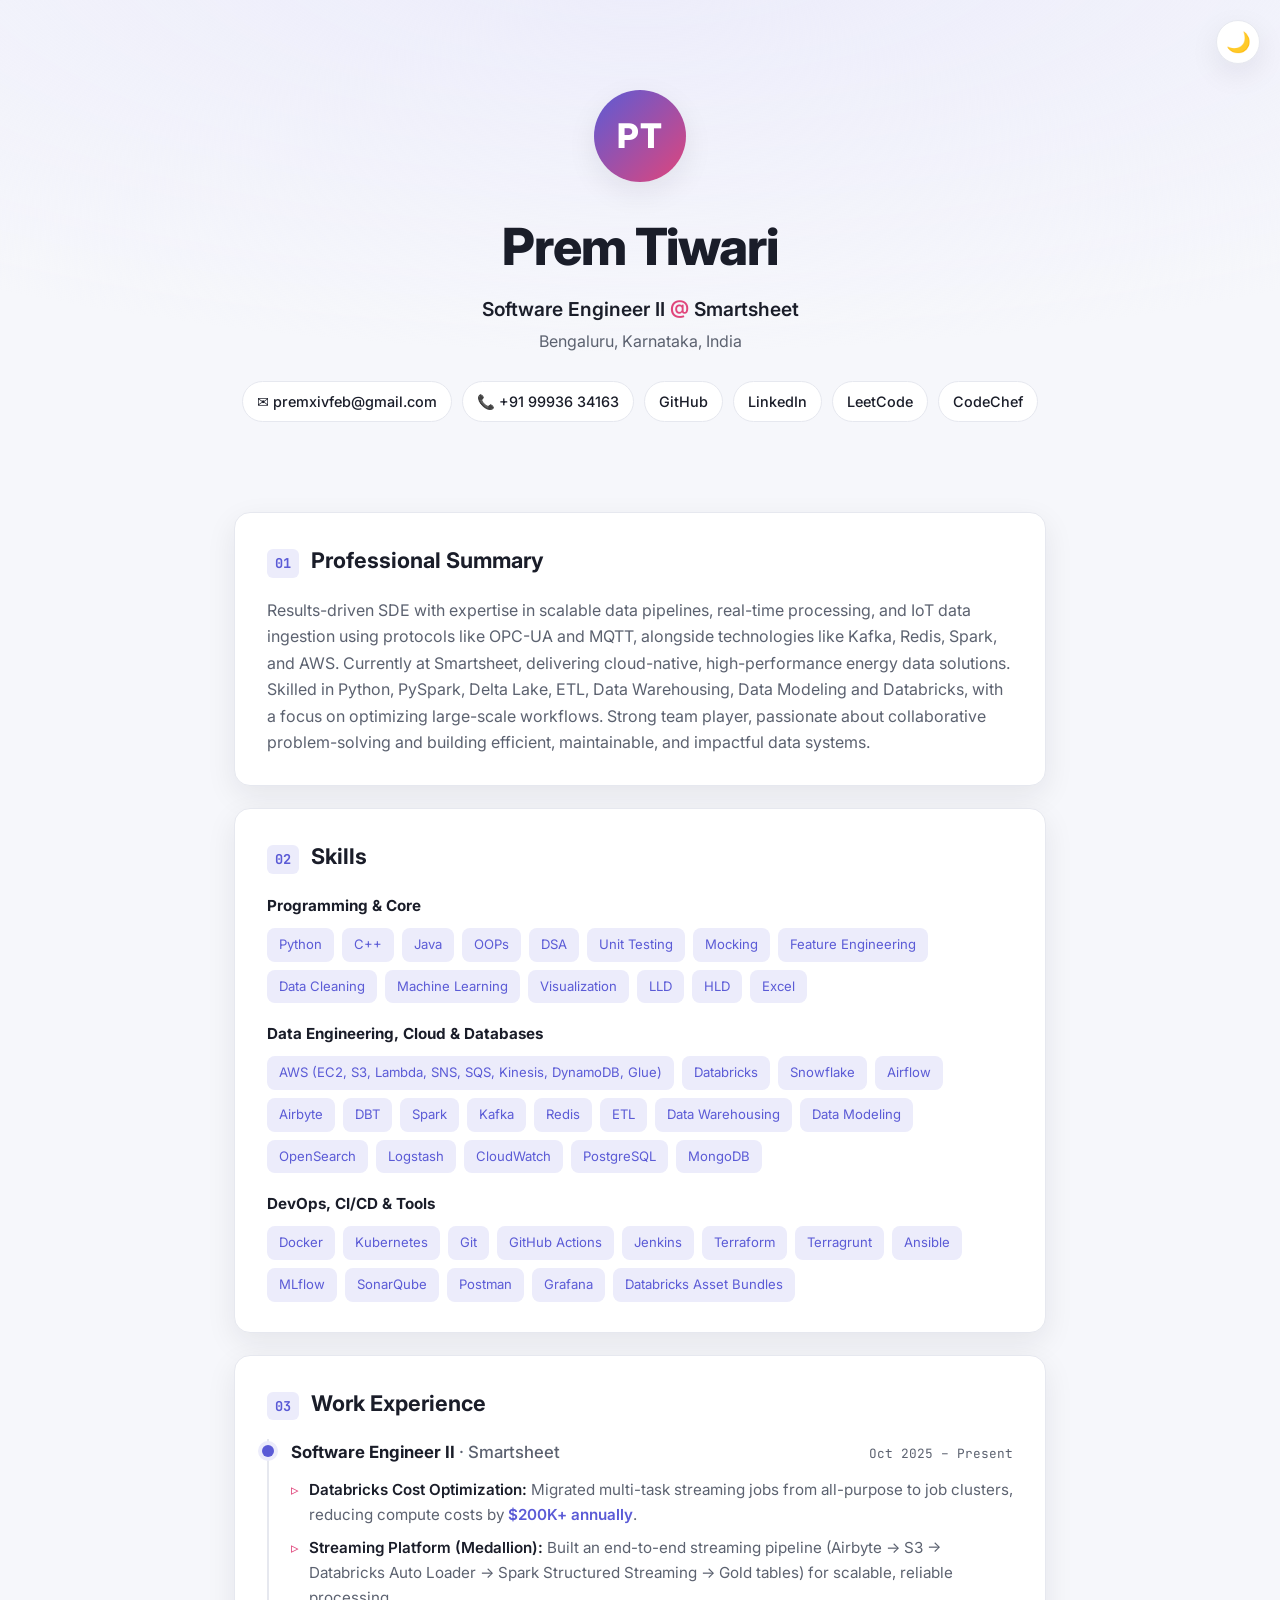
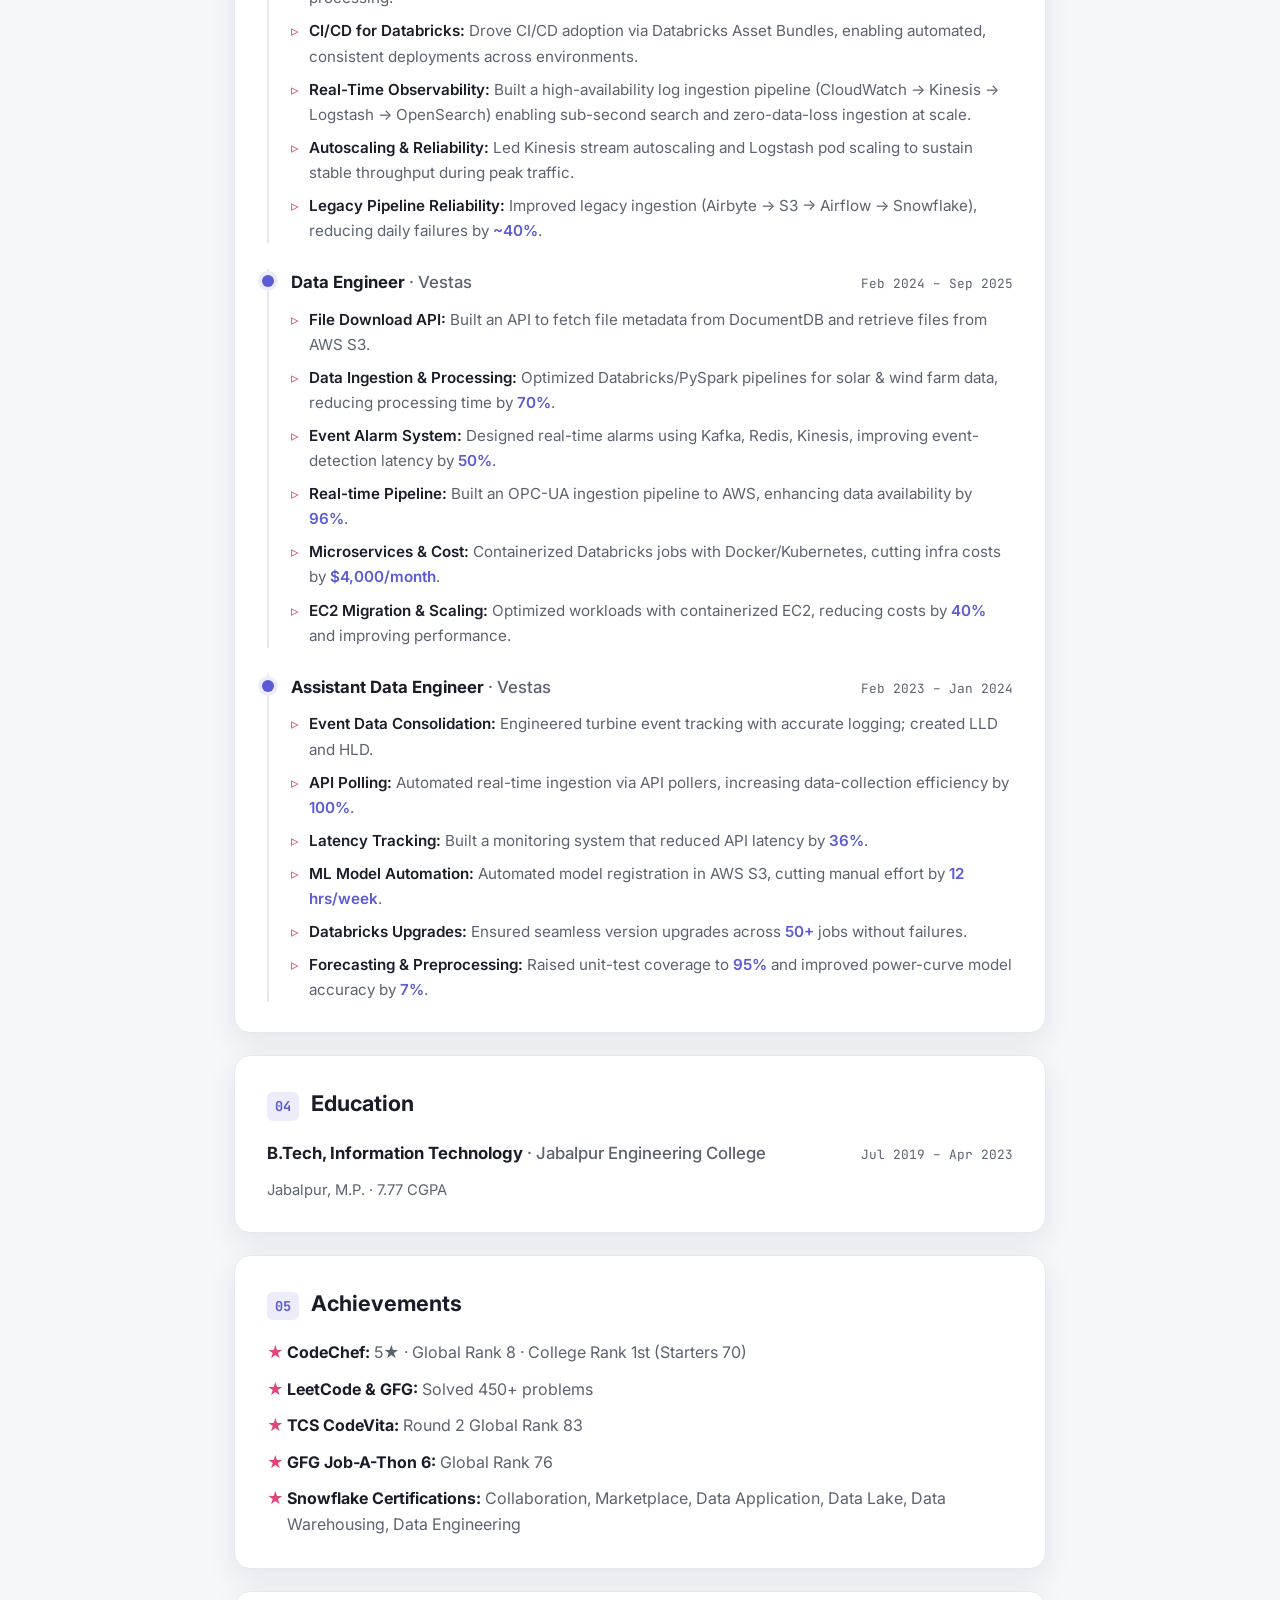
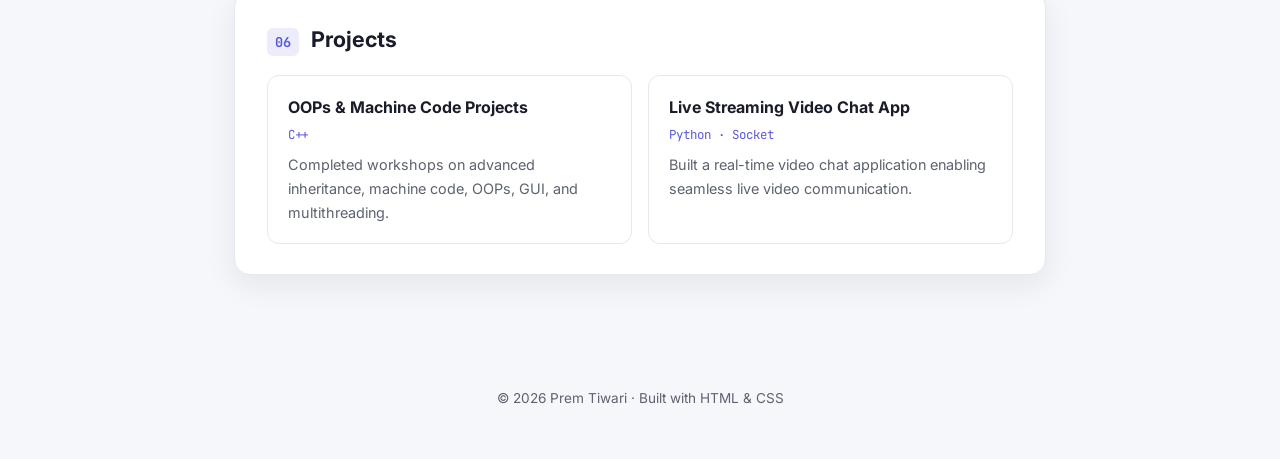
==== index.html @ 4591ec90 "Initial commit: resume website Co-authored-by: Cursor <cursoragent@cursor.com>" ====
<!DOCTYPE html>
<html lang="en">
<head>
  <meta charset="UTF-8" />
  <meta name="viewport" content="width=device-width, initial-scale=1.0" />
  <title>Prem Tiwari — Software Engineer II</title>
  <meta name="description" content="Prem Tiwari — Software Engineer II at Smartsheet. Data pipelines, real-time processing, cloud-native systems." />
  <link rel="preconnect" href="https://fonts.googleapis.com" />
  <link rel="preconnect" href="https://fonts.gstatic.com" crossorigin />
  <link href="https://fonts.googleapis.com/css2?family=Inter:wght@400;500;600;700;800&family=JetBrains+Mono:wght@500&display=swap" rel="stylesheet" />
  <link rel="stylesheet" href="style.css" />
</head>
<body>
  <button id="themeToggle" class="theme-toggle" aria-label="Toggle dark mode">🌙</button>

  <header class="hero">
    <div class="hero-inner">
      <div class="avatar" aria-hidden="true">PT</div>
      <h1>Prem Tiwari</h1>
      <p class="role">Software Engineer II <span class="at">@</span> Smartsheet</p>
      <p class="location">Bengaluru, Karnataka, India</p>

      <div class="contact">
        <a href="mailto:premxivfeb@gmail.com" class="chip">✉️ premxivfeb@gmail.com</a>
        <a href="tel:+919993634163" class="chip">📞 +91 99936 34163</a>
        <a href="https://github.com/premtiwari14f" target="_blank" rel="noopener" class="chip">GitHub</a>
        <a href="#" target="_blank" rel="noopener" class="chip">LinkedIn</a>
        <a href="#" target="_blank" rel="noopener" class="chip">LeetCode</a>
        <a href="#" target="_blank" rel="noopener" class="chip">CodeChef</a>
      </div>
    </div>
  </header>

  <main>
    <section class="section" id="summary">
      <h2><span class="num">01</span> Professional Summary</h2>
      <p class="summary">
        Results-driven SDE with expertise in scalable data pipelines, real-time processing, and IoT
        data ingestion using protocols like OPC-UA and MQTT, alongside technologies like Kafka, Redis,
        Spark, and AWS. Currently at Smartsheet, delivering cloud-native, high-performance energy data
        solutions. Skilled in Python, PySpark, Delta Lake, ETL, Data Warehousing, Data Modeling and
        Databricks, with a focus on optimizing large-scale workflows. Strong team player, passionate
        about collaborative problem-solving and building efficient, maintainable, and impactful data systems.
      </p>
    </section>

    <section class="section" id="skills">
      <h2><span class="num">02</span> Skills</h2>

      <div class="skill-group">
        <h3>Programming &amp; Core</h3>
        <div class="tags">
          <span>Python</span><span>C++</span><span>Java</span><span>OOPs</span><span>DSA</span>
          <span>Unit Testing</span><span>Mocking</span><span>Feature Engineering</span>
          <span>Data Cleaning</span><span>Machine Learning</span><span>Visualization</span>
          <span>LLD</span><span>HLD</span><span>Excel</span>
        </div>
      </div>

      <div class="skill-group">
        <h3>Data Engineering, Cloud &amp; Databases</h3>
        <div class="tags">
          <span>AWS (EC2, S3, Lambda, SNS, SQS, Kinesis, DynamoDB, Glue)</span>
          <span>Databricks</span><span>Snowflake</span><span>Airflow</span><span>Airbyte</span>
          <span>DBT</span><span>Spark</span><span>Kafka</span><span>Redis</span><span>ETL</span>
          <span>Data Warehousing</span><span>Data Modeling</span><span>OpenSearch</span>
          <span>Logstash</span><span>CloudWatch</span><span>PostgreSQL</span><span>MongoDB</span>
        </div>
      </div>

      <div class="skill-group">
        <h3>DevOps, CI/CD &amp; Tools</h3>
        <div class="tags">
          <span>Docker</span><span>Kubernetes</span><span>Git</span><span>GitHub Actions</span>
          <span>Jenkins</span><span>Terraform</span><span>Terragrunt</span><span>Ansible</span>
          <span>MLflow</span><span>SonarQube</span><span>Postman</span><span>Grafana</span>
          <span>Databricks Asset Bundles</span>
        </div>
      </div>
    </section>

    <section class="section" id="experience">
      <h2><span class="num">03</span> Work Experience</h2>

      <div class="timeline">
        <article class="job">
          <div class="job-head">
            <h3>Software Engineer II <span class="company">· Smartsheet</span></h3>
            <span class="period">Oct 2025 – Present</span>
          </div>
          <ul>
            <li><strong>Databricks Cost Optimization:</strong> Migrated multi-task streaming jobs from all-purpose to job clusters, reducing compute costs by <em>$200K+ annually</em>.</li>
            <li><strong>Streaming Platform (Medallion):</strong> Built an end-to-end streaming pipeline (Airbyte → S3 → Databricks Auto Loader → Spark Structured Streaming → Gold tables) for scalable, reliable processing.</li>
            <li><strong>CI/CD for Databricks:</strong> Drove CI/CD adoption via Databricks Asset Bundles, enabling automated, consistent deployments across environments.</li>
            <li><strong>Real-Time Observability:</strong> Built a high-availability log ingestion pipeline (CloudWatch → Kinesis → Logstash → OpenSearch) enabling sub-second search and zero-data-loss ingestion at scale.</li>
            <li><strong>Autoscaling &amp; Reliability:</strong> Led Kinesis stream autoscaling and Logstash pod scaling to sustain stable throughput during peak traffic.</li>
            <li><strong>Legacy Pipeline Reliability:</strong> Improved legacy ingestion (Airbyte → S3 → Airflow → Snowflake), reducing daily failures by <em>~40%</em>.</li>
          </ul>
        </article>

        <article class="job">
          <div class="job-head">
            <h3>Data Engineer <span class="company">· Vestas</span></h3>
            <span class="period">Feb 2024 – Sep 2025</span>
          </div>
          <ul>
            <li><strong>File Download API:</strong> Built an API to fetch file metadata from DocumentDB and retrieve files from AWS S3.</li>
            <li><strong>Data Ingestion &amp; Processing:</strong> Optimized Databricks/PySpark pipelines for solar &amp; wind farm data, reducing processing time by <em>70%</em>.</li>
            <li><strong>Event Alarm System:</strong> Designed real-time alarms using Kafka, Redis, Kinesis, improving event-detection latency by <em>50%</em>.</li>
            <li><strong>Real-time Pipeline:</strong> Built an OPC-UA ingestion pipeline to AWS, enhancing data availability by <em>96%</em>.</li>
            <li><strong>Microservices &amp; Cost:</strong> Containerized Databricks jobs with Docker/Kubernetes, cutting infra costs by <em>$4,000/month</em>.</li>
            <li><strong>EC2 Migration &amp; Scaling:</strong> Optimized workloads with containerized EC2, reducing costs by <em>40%</em> and improving performance.</li>
          </ul>
        </article>

        <article class="job">
          <div class="job-head">
            <h3>Assistant Data Engineer <span class="company">· Vestas</span></h3>
            <span class="period">Feb 2023 – Jan 2024</span>
          </div>
          <ul>
            <li><strong>Event Data Consolidation:</strong> Engineered turbine event tracking with accurate logging; created LLD and HLD.</li>
            <li><strong>API Polling:</strong> Automated real-time ingestion via API pollers, increasing data-collection efficiency by <em>100%</em>.</li>
            <li><strong>Latency Tracking:</strong> Built a monitoring system that reduced API latency by <em>36%</em>.</li>
            <li><strong>ML Model Automation:</strong> Automated model registration in AWS S3, cutting manual effort by <em>12 hrs/week</em>.</li>
            <li><strong>Databricks Upgrades:</strong> Ensured seamless version upgrades across <em>50+</em> jobs without failures.</li>
            <li><strong>Forecasting &amp; Preprocessing:</strong> Raised unit-test coverage to <em>95%</em> and improved power-curve model accuracy by <em>7%</em>.</li>
          </ul>
        </article>
      </div>
    </section>

    <section class="section" id="education">
      <h2><span class="num">04</span> Education</h2>
      <div class="job-head">
        <h3>B.Tech, Information Technology <span class="company">· Jabalpur Engineering College</span></h3>
        <span class="period">Jul 2019 – Apr 2023</span>
      </div>
      <p class="muted">Jabalpur, M.P. · 7.77 CGPA</p>
    </section>

    <section class="section" id="achievements">
      <h2><span class="num">05</span> Achievements</h2>
      <ul class="achievements">
        <li><strong>CodeChef:</strong> 5★ · Global Rank 8 · College Rank 1st (Starters 70)</li>
        <li><strong>LeetCode &amp; GFG:</strong> Solved 450+ problems</li>
        <li><strong>TCS CodeVita:</strong> Round 2 Global Rank 83</li>
        <li><strong>GFG Job-A-Thon 6:</strong> Global Rank 76</li>
        <li><strong>Snowflake Certifications:</strong> Collaboration, Marketplace, Data Application, Data Lake, Data Warehousing, Data Engineering</li>
      </ul>
    </section>

    <section class="section" id="projects">
      <h2><span class="num">06</span> Projects</h2>
      <div class="cards">
        <article class="card">
          <h3>OOPs &amp; Machine Code Projects</h3>
          <p class="stack">C++</p>
          <p>Completed workshops on advanced inheritance, machine code, OOPs, GUI, and multithreading.</p>
        </article>
        <article class="card">
          <h3>Live Streaming Video Chat App</h3>
          <p class="stack">Python · Socket</p>
          <p>Built a real-time video chat application enabling seamless live video communication.</p>
        </article>
      </div>
    </section>
  </main>

  <footer>
    <p>© <span id="year"></span> Prem Tiwari · Built with HTML &amp; CSS</p>
  </footer>

  <script src="script.js"></script>
</body>
</html>
---- style.css ----
:root {
  --bg: #f6f7fb;
  --surface: #ffffff;
  --text: #1a1d29;
  --muted: #5c6270;
  --primary: #5b5bd6;
  --primary-soft: #ececfb;
  --accent: #e0457b;
  --border: #e6e8ef;
  --shadow: 0 10px 30px rgba(20, 23, 40, 0.08);
  --radius: 16px;
}

[data-theme="dark"] {
  --bg: #0e1016;
  --surface: #171a22;
  --text: #e8eaf0;
  --muted: #9aa1b2;
  --primary: #8b8bf0;
  --primary-soft: #23233a;
  --accent: #f0709e;
  --border: #262a36;
  --shadow: 0 10px 30px rgba(0, 0, 0, 0.35);
}

* { box-sizing: border-box; margin: 0; padding: 0; }

html { scroll-behavior: smooth; }

body {
  font-family: "Inter", system-ui, -apple-system, sans-serif;
  background: var(--bg);
  color: var(--text);
  line-height: 1.65;
  -webkit-font-smoothing: antialiased;
  transition: background 0.3s ease, color 0.3s ease;
}

/* Theme toggle */
.theme-toggle {
  position: fixed;
  top: 20px;
  right: 20px;
  z-index: 50;
  width: 44px;
  height: 44px;
  border-radius: 50%;
  border: 1px solid var(--border);
  background: var(--surface);
  color: var(--text);
  font-size: 20px;
  cursor: pointer;
  box-shadow: var(--shadow);
  transition: transform 0.2s ease;
}
.theme-toggle:hover { transform: scale(1.1) rotate(-10deg); }

/* Hero */
.hero {
  background:
    radial-gradient(1200px 400px at 50% -10%, var(--primary-soft), transparent),
    var(--bg);
  padding: 90px 24px 60px;
  text-align: center;
}
.hero-inner { max-width: 820px; margin: 0 auto; }

.avatar {
  width: 92px; height: 92px;
  margin: 0 auto 22px;
  display: grid; place-items: center;
  border-radius: 50%;
  background: linear-gradient(135deg, var(--primary), var(--accent));
  color: #fff;
  font-weight: 800;
  font-size: 34px;
  letter-spacing: 1px;
  box-shadow: var(--shadow);
}

.hero h1 {
  font-size: clamp(2.2rem, 5vw, 3.2rem);
  font-weight: 800;
  letter-spacing: -0.02em;
}
.role { font-size: 1.2rem; font-weight: 600; margin-top: 6px; }
.role .at { color: var(--accent); }
.location { color: var(--muted); margin-top: 2px; }

.contact {
  margin-top: 26px;
  display: flex;
  flex-wrap: wrap;
  gap: 10px;
  justify-content: center;
}
.chip {
  display: inline-flex;
  align-items: center;
  gap: 6px;
  padding: 8px 14px;
  border-radius: 999px;
  background: var(--surface);
  border: 1px solid var(--border);
  color: var(--text);
  text-decoration: none;
  font-size: 0.9rem;
  font-weight: 500;
  transition: transform 0.15s ease, border-color 0.15s ease, color 0.15s ease;
}
.chip:hover { transform: translateY(-2px); border-color: var(--primary); color: var(--primary); }

/* Main layout */
main { max-width: 860px; margin: 0 auto; padding: 30px 24px 60px; }

.section {
  background: var(--surface);
  border: 1px solid var(--border);
  border-radius: var(--radius);
  padding: 30px 32px;
  margin-bottom: 22px;
  box-shadow: var(--shadow);
}

.section h2 {
  font-size: 1.35rem;
  font-weight: 700;
  margin-bottom: 18px;
  display: flex;
  align-items: baseline;
  gap: 12px;
}
.num {
  font-family: "JetBrains Mono", monospace;
  font-size: 0.85rem;
  color: var(--primary);
  background: var(--primary-soft);
  padding: 3px 8px;
  border-radius: 6px;
}

.summary { color: var(--muted); }

/* Skills */
.skill-group { margin-bottom: 18px; }
.skill-group:last-child { margin-bottom: 0; }
.skill-group h3 { font-size: 0.95rem; margin-bottom: 10px; color: var(--text); }
.tags { display: flex; flex-wrap: wrap; gap: 8px; }
.tags span {
  font-size: 0.82rem;
  padding: 5px 11px;
  border-radius: 8px;
  background: var(--primary-soft);
  color: var(--primary);
  border: 1px solid transparent;
  transition: transform 0.15s ease;
}
.tags span:hover { transform: translateY(-2px); }

/* Experience */
.timeline { display: flex; flex-direction: column; gap: 26px; }
.job {
  position: relative;
  padding-left: 22px;
  border-left: 2px solid var(--border);
}
.job::before {
  content: "";
  position: absolute;
  left: -7px; top: 6px;
  width: 12px; height: 12px;
  border-radius: 50%;
  background: var(--primary);
  box-shadow: 0 0 0 4px var(--primary-soft);
}
.job-head {
  display: flex;
  flex-wrap: wrap;
  justify-content: space-between;
  align-items: baseline;
  gap: 6px;
  margin-bottom: 10px;
}
.job-head h3 { font-size: 1.05rem; font-weight: 700; }
.company { color: var(--muted); font-weight: 500; }
.period {
  font-family: "JetBrains Mono", monospace;
  font-size: 0.8rem;
  color: var(--muted);
  white-space: nowrap;
}
.job ul { list-style: none; display: flex; flex-direction: column; gap: 8px; }
.job li { position: relative; padding-left: 18px; color: var(--muted); font-size: 0.95rem; }
.job li::before {
  content: "▹";
  position: absolute;
  left: 0;
  color: var(--accent);
}
.job li strong { color: var(--text); font-weight: 600; }
.job li em { color: var(--primary); font-style: normal; font-weight: 600; }

/* Education / misc */
.muted { color: var(--muted); font-size: 0.92rem; margin-top: 4px; }

.achievements { list-style: none; display: flex; flex-direction: column; gap: 10px; }
.achievements li { padding-left: 20px; position: relative; color: var(--muted); }
.achievements li::before { content: "★"; position: absolute; left: 0; color: var(--accent); }
.achievements li strong { color: var(--text); }

/* Projects */
.cards { display: grid; grid-template-columns: repeat(auto-fit, minmax(240px, 1fr)); gap: 16px; }
.card {
  border: 1px solid var(--border);
  border-radius: 12px;
  padding: 18px 20px;
  transition: transform 0.18s ease, border-color 0.18s ease;
}
.card:hover { transform: translateY(-4px); border-color: var(--primary); }
.card h3 { font-size: 1rem; margin-bottom: 4px; }
.card .stack {
  font-family: "JetBrains Mono", monospace;
  font-size: 0.78rem;
  color: var(--primary);
  margin-bottom: 8px;
}
.card p:last-child { color: var(--muted); font-size: 0.9rem; }

footer {
  text-align: center;
  padding: 30px 20px 50px;
  color: var(--muted);
  font-size: 0.85rem;
}

@media (max-width: 560px) {
  .section { padding: 24px 20px; }
  .hero { padding: 70px 20px 50px; }
}
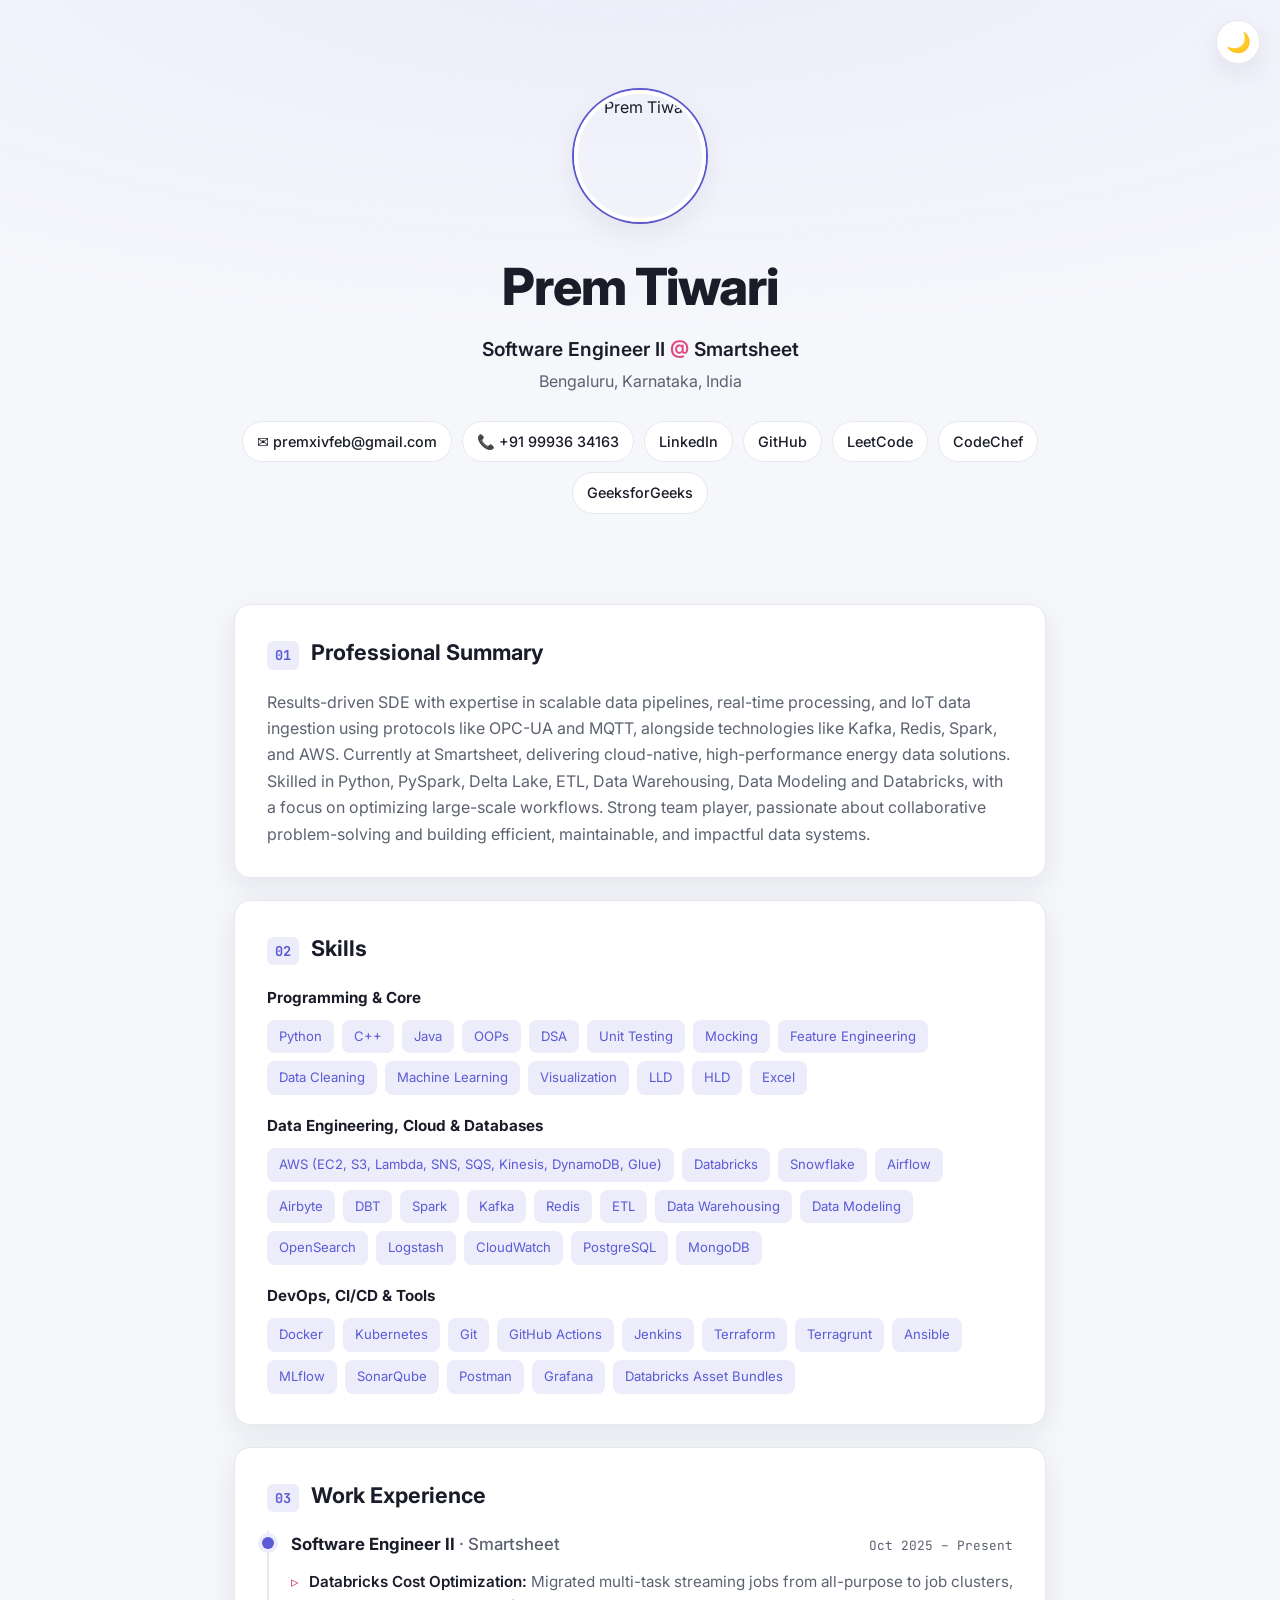
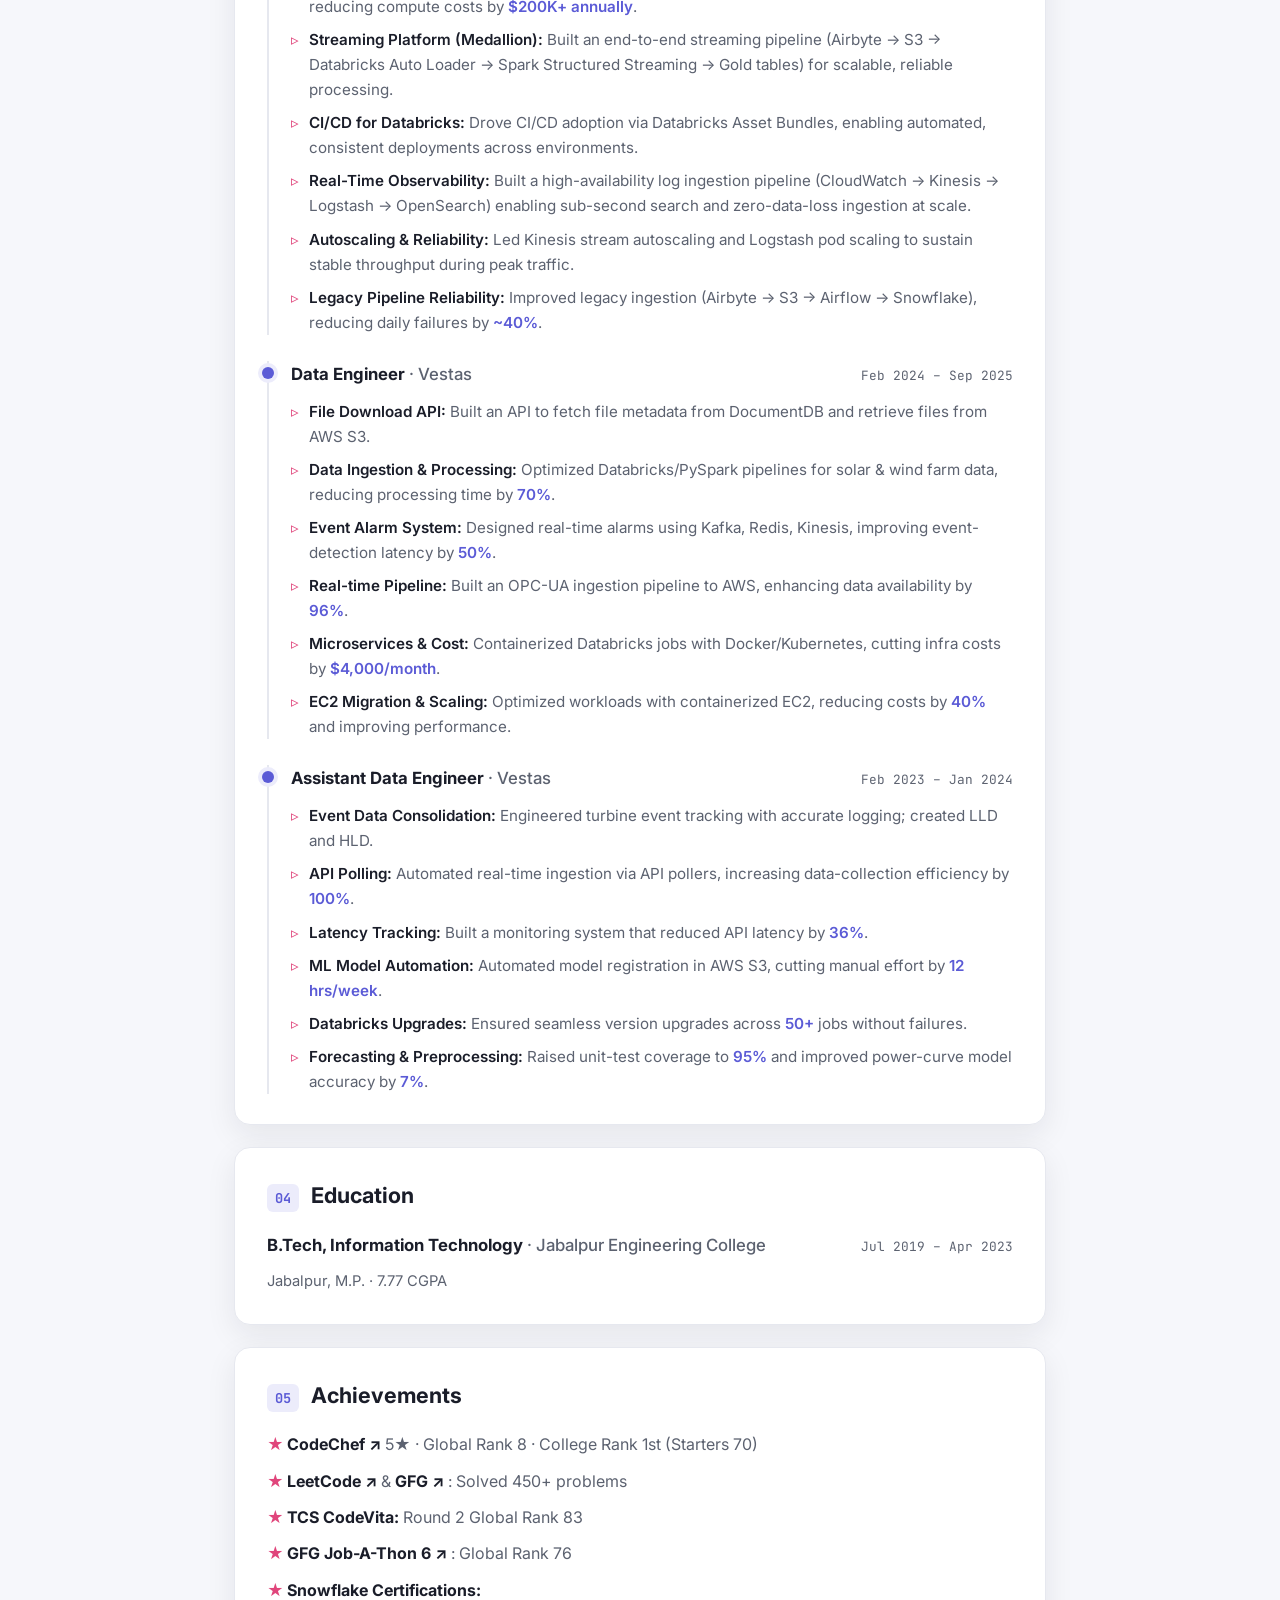
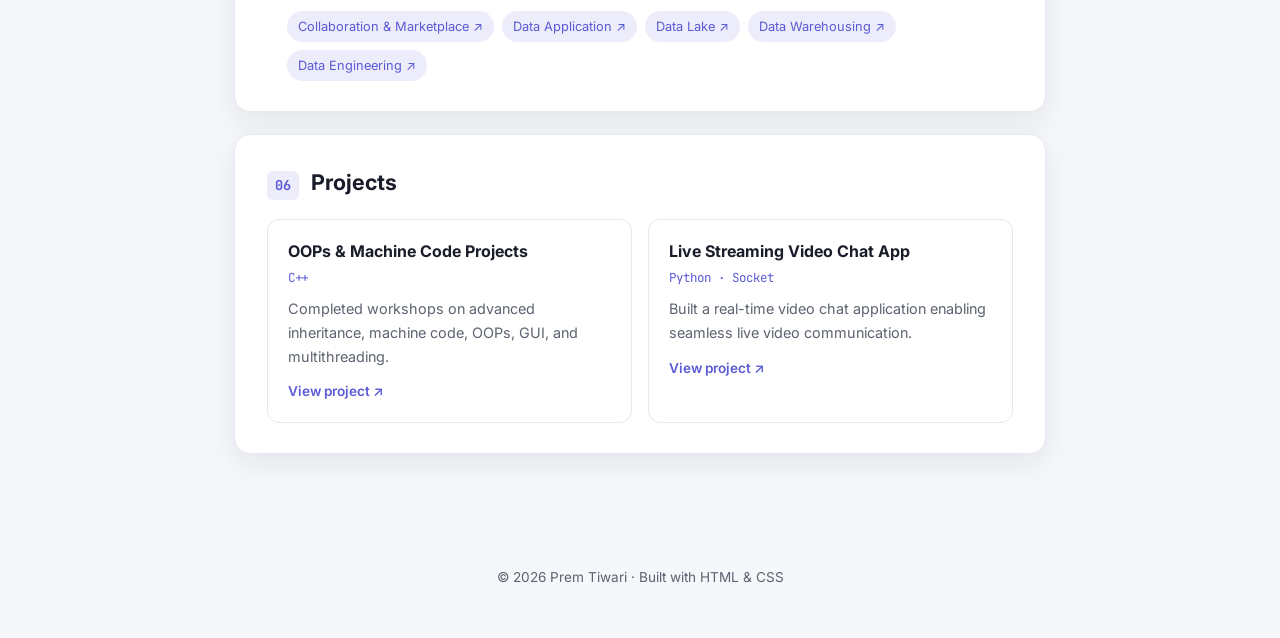
==== commit 4f4140d1: "Enhance index.html and style.css with new links and styling for achievements and projects. Added Lin" ====
--- a/index.html
+++ b/index.html
@@ -15,7 +15,7 @@
 
   <header class="hero">
     <div class="hero-inner">
-      <div class="avatar" aria-hidden="true">PT</div>
+      <img class="avatar-photo" src="profile.png" alt="Prem Tiwari" />
       <h1>Prem Tiwari</h1>
       <p class="role">Software Engineer II <span class="at">@</span> Smartsheet</p>
       <p class="location">Bengaluru, Karnataka, India</p>
@@ -23,10 +23,11 @@
       <div class="contact">
         <a href="mailto:premxivfeb@gmail.com" class="chip">✉️ premxivfeb@gmail.com</a>
         <a href="tel:+919993634163" class="chip">📞 +91 99936 34163</a>
+        <a href="https://www.linkedin.com/in/premtiwari14f/" target="_blank" rel="noopener" class="chip">LinkedIn</a>
         <a href="https://github.com/premtiwari14f" target="_blank" rel="noopener" class="chip">GitHub</a>
-        <a href="#" target="_blank" rel="noopener" class="chip">LinkedIn</a>
-        <a href="#" target="_blank" rel="noopener" class="chip">LeetCode</a>
-        <a href="#" target="_blank" rel="noopener" class="chip">CodeChef</a>
+        <a href="https://leetcode.com/u/prem14f/" target="_blank" rel="noopener" class="chip">LeetCode</a>
+        <a href="https://www.codechef.com/users/premtiwari14f" target="_blank" rel="noopener" class="chip">CodeChef</a>
+        <a href="https://www.geeksforgeeks.org/user/premlkt123/" target="_blank" rel="noopener" class="chip">GeeksforGeeks</a>
       </div>
     </div>
   </header>
@@ -142,11 +143,19 @@
     <section class="section" id="achievements">
       <h2><span class="num">05</span> Achievements</h2>
       <ul class="achievements">
-        <li><strong>CodeChef:</strong> 5★ · Global Rank 8 · College Rank 1st (Starters 70)</li>
-        <li><strong>LeetCode &amp; GFG:</strong> Solved 450+ problems</li>
+        <li><a class="ach-link" href="https://www.codechef.com/users/premtiwari14f" target="_blank" rel="noopener"><strong>CodeChef ↗</strong></a> 5★ · Global Rank 8 · College Rank 1st (Starters 70)</li>
+        <li><a class="ach-link" href="https://leetcode.com/u/prem14f/" target="_blank" rel="noopener"><strong>LeetCode ↗</strong></a> &amp; <a class="ach-link" href="https://www.geeksforgeeks.org/user/premlkt123/" target="_blank" rel="noopener"><strong>GFG ↗</strong></a> : Solved 450+ problems</li>
         <li><strong>TCS CodeVita:</strong> Round 2 Global Rank 83</li>
-        <li><strong>GFG Job-A-Thon 6:</strong> Global Rank 76</li>
-        <li><strong>Snowflake Certifications:</strong> Collaboration, Marketplace, Data Application, Data Lake, Data Warehousing, Data Engineering</li>
+        <li><a class="ach-link" href="https://www.geeksforgeeks.org/user/premlkt123/" target="_blank" rel="noopener"><strong>GFG Job-A-Thon 6 ↗</strong></a> : Global Rank 76</li>
+        <li><strong>Snowflake Certifications:</strong>
+          <span class="cert-links">
+            <a href="https://achieve.snowflake.com/23ab3a8b-5385-4381-ab8c-739de471c51a#acc.8QrqWa4d" target="_blank" rel="noopener">Collaboration &amp; Marketplace ↗</a>
+            <a href="https://achieve.snowflake.com/2c4ed677-e18a-403d-9496-b221733350d4#acc.kE2SePz9" target="_blank" rel="noopener">Data Application ↗</a>
+            <a href="https://achieve.snowflake.com/67aa6a4b-f3d9-4886-a0e3-14d053d1676d#acc.KMYrqgw4" target="_blank" rel="noopener">Data Lake ↗</a>
+            <a href="https://achieve.snowflake.com/810f2bc5-b9cb-42fa-8d0e-07bd6bc1b5c5#acc.BLj75CGm" target="_blank" rel="noopener">Data Warehousing ↗</a>
+            <a href="https://achieve.snowflake.com/c47f8edf-21a6-48f8-be7a-835d4eb55972#acc.sAkRndZB" target="_blank" rel="noopener">Data Engineering ↗</a>
+          </span>
+        </li>
       </ul>
     </section>
 
@@ -157,11 +166,13 @@
           <h3>OOPs &amp; Machine Code Projects</h3>
           <p class="stack">C++</p>
           <p>Completed workshops on advanced inheritance, machine code, OOPs, GUI, and multithreading.</p>
+          <a class="card-link" href="https://drive.google.com/file/d/14MqRZaM0MDjgBrjLulz52H-pFFLaEYYh/view?usp=sharing" target="_blank" rel="noopener">View project ↗</a>
         </article>
         <article class="card">
           <h3>Live Streaming Video Chat App</h3>
           <p class="stack">Python · Socket</p>
           <p>Built a real-time video chat application enabling seamless live video communication.</p>
+          <a class="card-link" href="https://drive.google.com/file/d/1IbciAmqz7Y8NESAfF_hLhXyEHzW9FNl_/view?usp=sharing" target="_blank" rel="noopener">View project ↗</a>
         </article>
       </div>
     </section>
--- a/style.css
+++ b/style.css
@@ -78,6 +78,17 @@
   box-shadow: var(--shadow);
 }
 
+.avatar-photo {
+  width: 132px;
+  height: 132px;
+  margin: 0 auto 22px;
+  display: block;
+  object-fit: cover;
+  border-radius: 50%;
+  border: 4px solid var(--surface);
+  box-shadow: var(--shadow), 0 0 0 2px var(--primary);
+}
+
 .hero h1 {
   font-size: clamp(2.2rem, 5vw, 3.2rem);
   font-weight: 800;
@@ -207,6 +218,9 @@
 .achievements li { padding-left: 20px; position: relative; color: var(--muted); }
 .achievements li::before { content: "★"; position: absolute; left: 0; color: var(--accent); }
 .achievements li strong { color: var(--text); }
+.ach-link { text-decoration: none; color: var(--primary); }
+.ach-link strong { color: var(--primary); }
+.ach-link:hover strong { text-decoration: underline; }
 
 /* Projects */
 .cards { display: grid; grid-template-columns: repeat(auto-fit, minmax(240px, 1fr)); gap: 16px; }
@@ -224,7 +238,36 @@
   color: var(--primary);
   margin-bottom: 8px;
 }
-.card p:last-child { color: var(--muted); font-size: 0.9rem; }
+.card p { color: var(--muted); font-size: 0.9rem; }
+
+.card-link {
+  display: inline-block;
+  margin-top: 12px;
+  font-size: 0.85rem;
+  font-weight: 600;
+  color: var(--primary);
+  text-decoration: none;
+}
+.card-link:hover { text-decoration: underline; }
+
+/* Certification links */
+.cert-links {
+  display: flex;
+  flex-wrap: wrap;
+  gap: 8px;
+  margin-top: 8px;
+}
+.cert-links a {
+  font-size: 0.8rem;
+  padding: 4px 10px;
+  border-radius: 999px;
+  background: var(--primary-soft);
+  color: var(--primary);
+  text-decoration: none;
+  border: 1px solid transparent;
+  transition: transform 0.15s ease, border-color 0.15s ease;
+}
+.cert-links a:hover { transform: translateY(-2px); border-color: var(--primary); }
 
 footer {
   text-align: center;
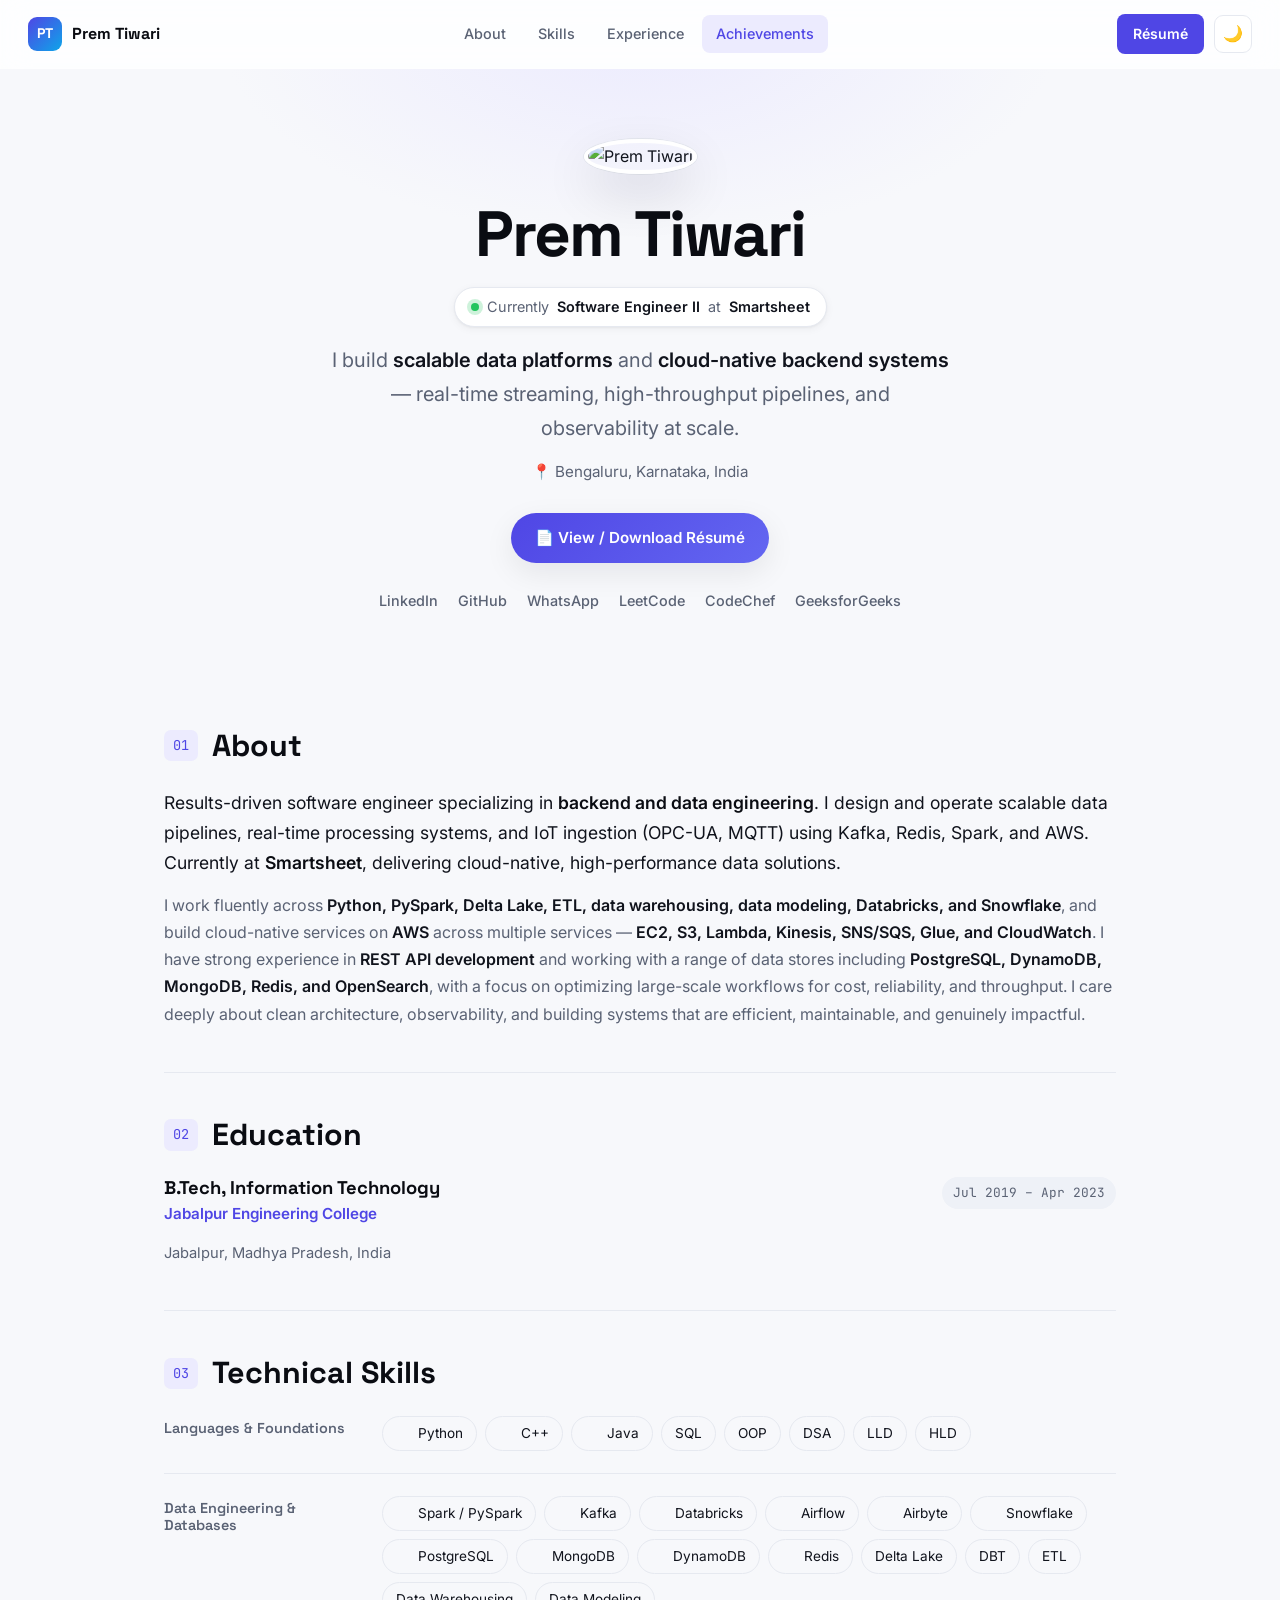
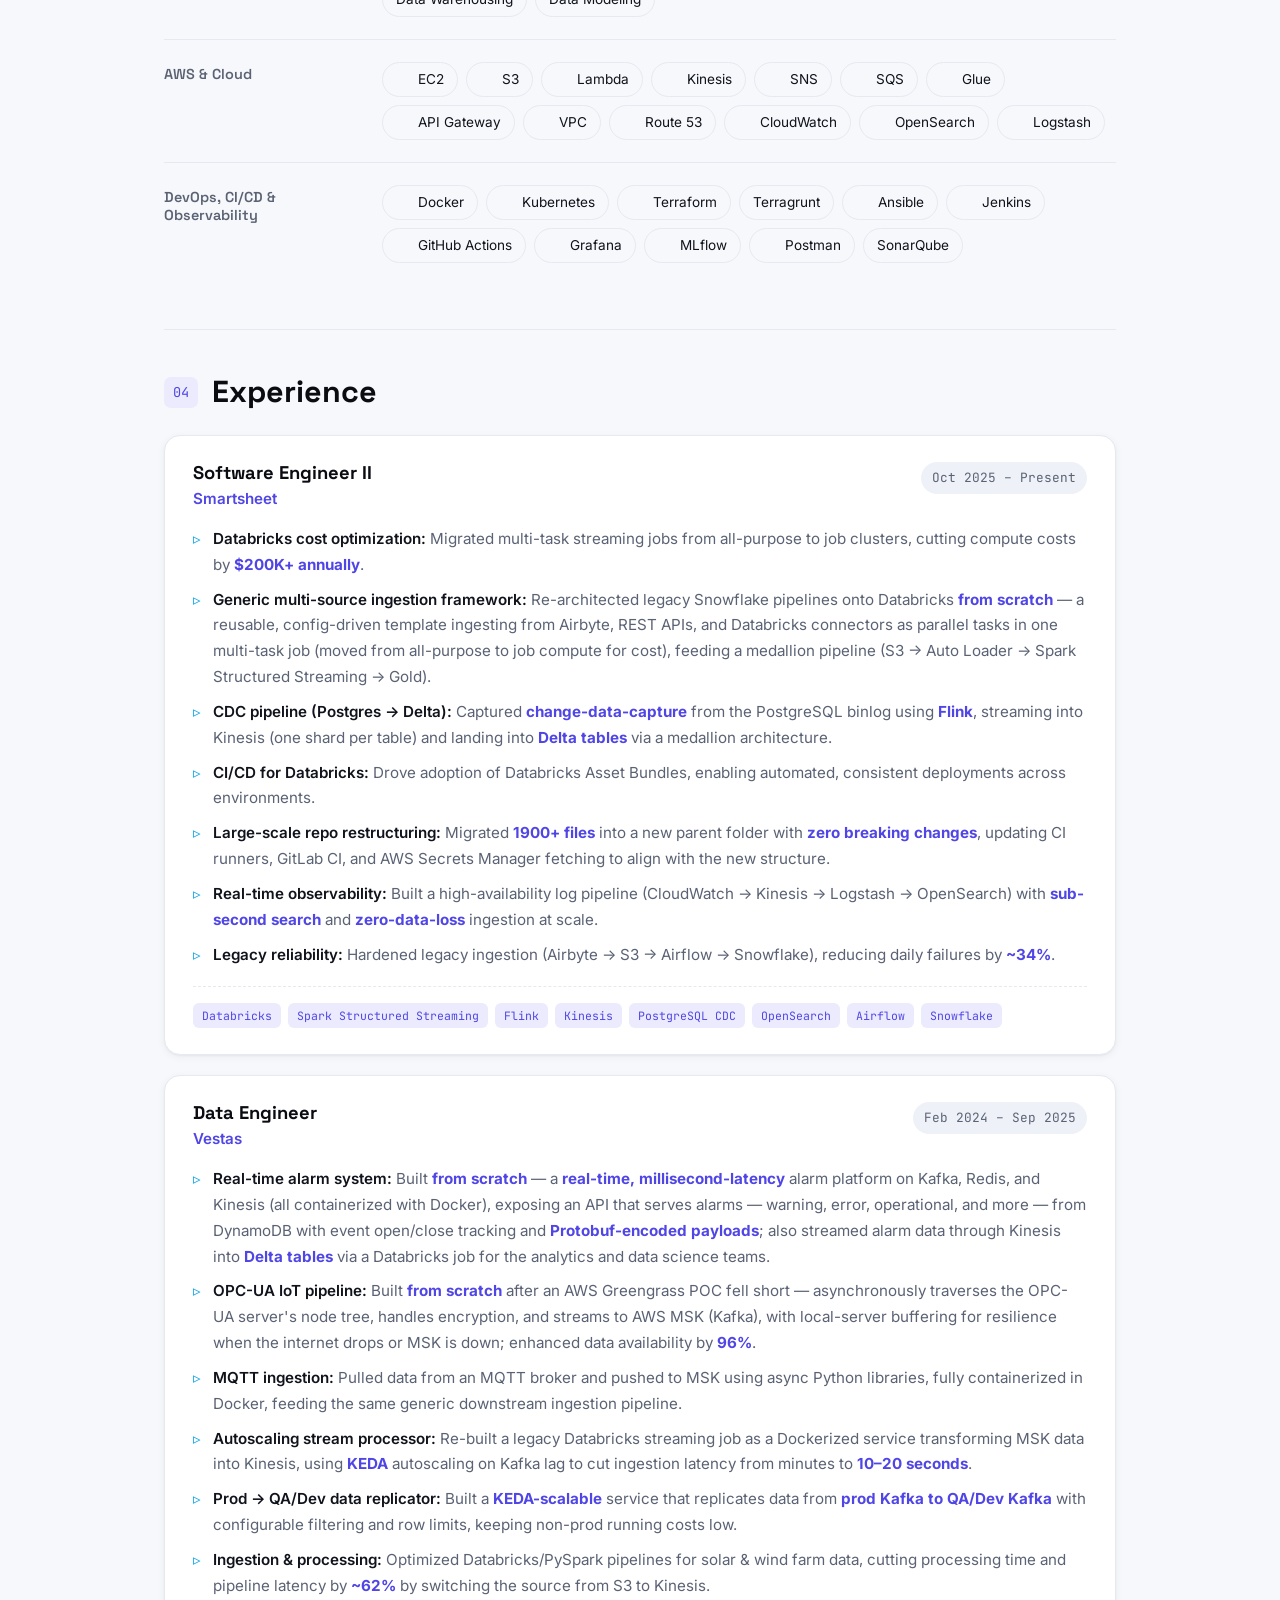
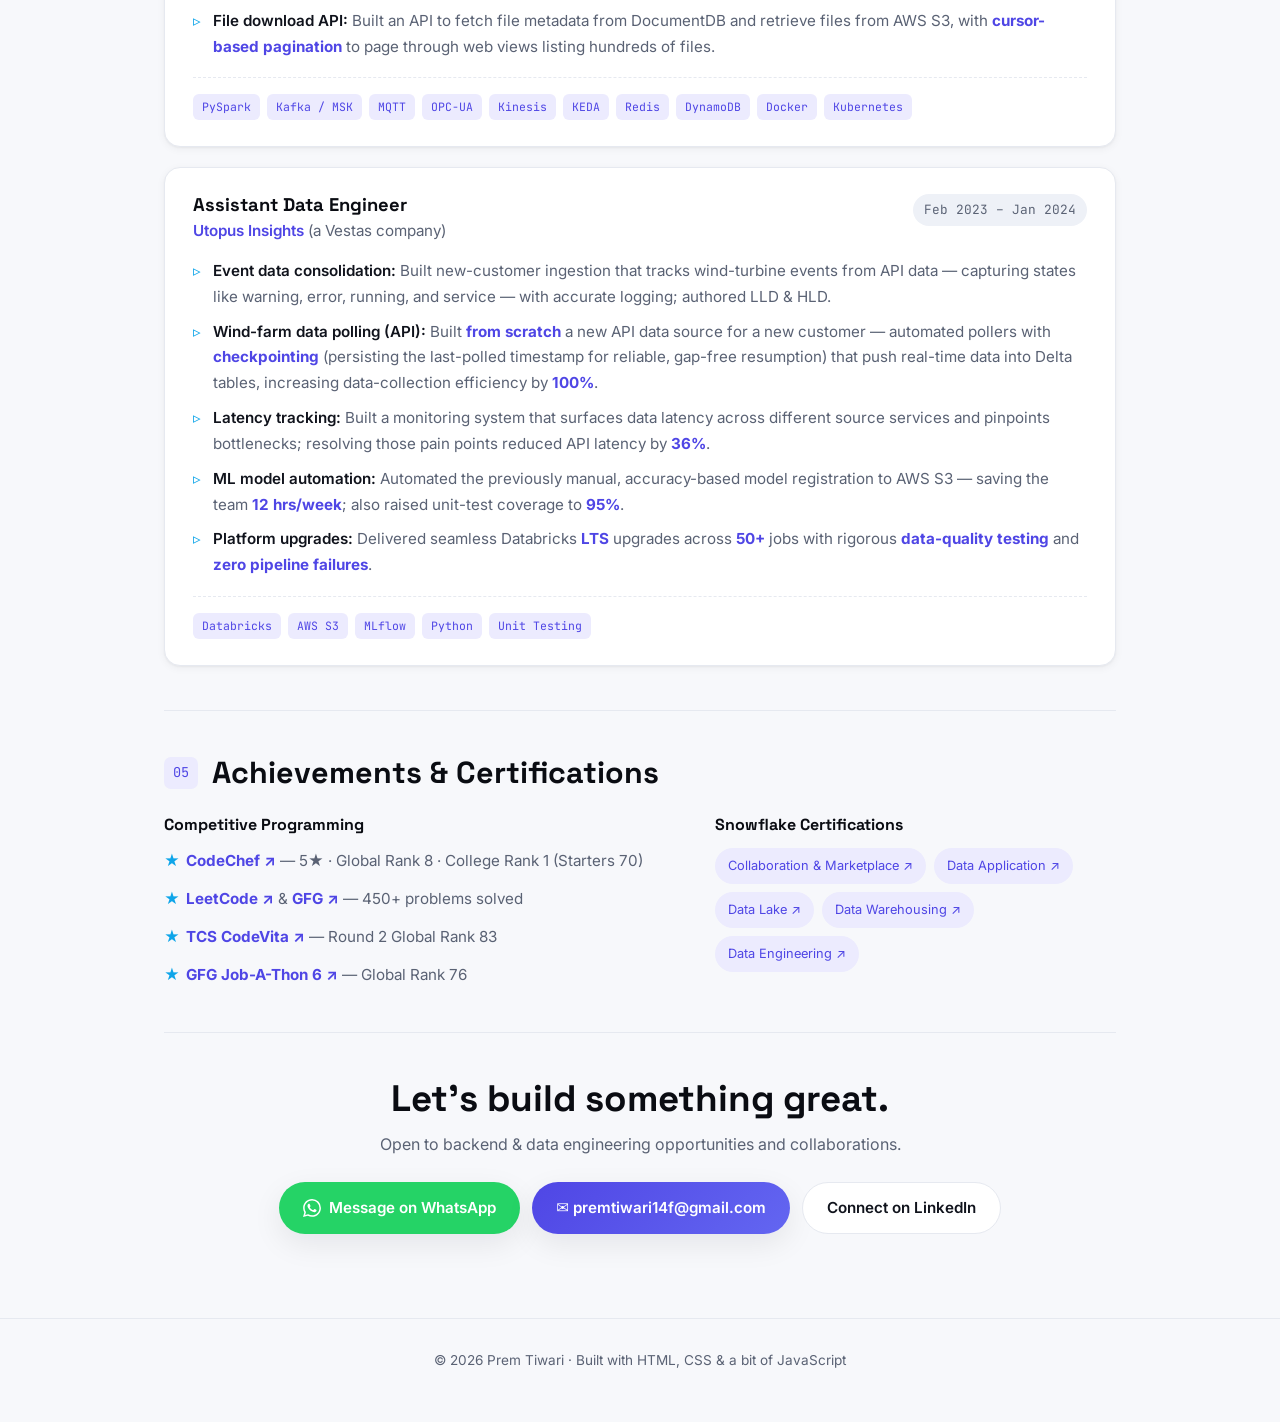
==== commit a89faa7c: "Revamp index.html, script.js, and style.css for improved navigation and aesthetics. Enhanced the hea" ====
--- a/index.html
+++ b/index.html
@@ -3,183 +3,299 @@
 <head>
   <meta charset="UTF-8" />
   <meta name="viewport" content="width=device-width, initial-scale=1.0" />
-  <title>Prem Tiwari — Software Engineer II</title>
-  <meta name="description" content="Prem Tiwari — Software Engineer II at Smartsheet. Data pipelines, real-time processing, cloud-native systems." />
+  <title>Prem Tiwari — Software Engineer II · Backend &amp; Data Engineering</title>
+  <meta name="description" content="Prem Tiwari — Software Engineer II at Smartsheet. Backend and data engineering: scalable data pipelines, real-time streaming, cloud-native systems on AWS, Databricks, Spark, and Kafka." />
+  <meta property="og:title" content="Prem Tiwari — Software Engineer II" />
+  <meta property="og:description" content="Backend & Data Engineer specializing in scalable pipelines, real-time streaming, and cloud-native systems." />
+  <meta property="og:type" content="website" />
   <link rel="preconnect" href="https://fonts.googleapis.com" />
   <link rel="preconnect" href="https://fonts.gstatic.com" crossorigin />
-  <link href="https://fonts.googleapis.com/css2?family=Inter:wght@400;500;600;700;800&family=JetBrains+Mono:wght@500&display=swap" rel="stylesheet" />
+  <link href="https://fonts.googleapis.com/css2?family=Inter:wght@400;500;600;700;800&family=Space+Grotesk:wght@500;600;700&family=JetBrains+Mono:wght@400;500&display=swap" rel="stylesheet" />
   <link rel="stylesheet" href="style.css" />
 </head>
 <body>
-  <button id="themeToggle" class="theme-toggle" aria-label="Toggle dark mode">🌙</button>
-
-  <header class="hero">
-    <div class="hero-inner">
+  <!-- Navigation -->
+  <nav class="nav" id="nav">
+    <a href="#top" class="brand">
+      <span class="brand-mark">PT</span>
+      <span class="brand-name">Prem Tiwari</span>
+    </a>
+    <div class="nav-links">
+      <a href="#about">About</a>
+      <a href="#skills">Skills</a>
+      <a href="#experience">Experience</a>
+      <a href="#achievements">Achievements</a>
+    </div>
+    <div class="nav-actions">
+      <a href="resume.html" class="nav-cta">Résumé</a>
+      <button id="themeToggle" class="theme-toggle" aria-label="Toggle dark mode">🌙</button>
+    </div>
+  </nav>
+
+  <!-- Hero -->
+  <header class="hero" id="top">
+    <div class="hero-inner reveal">
       <img class="avatar-photo" src="profile.png" alt="Prem Tiwari" />
       <h1>Prem Tiwari</h1>
-      <p class="role">Software Engineer II <span class="at">@</span> Smartsheet</p>
-      <p class="location">Bengaluru, Karnataka, India</p>
-
-      <div class="contact">
-        <a href="mailto:premxivfeb@gmail.com" class="chip">✉️ premxivfeb@gmail.com</a>
-        <a href="tel:+919993634163" class="chip">📞 +91 99936 34163</a>
-        <a href="https://www.linkedin.com/in/premtiwari14f/" target="_blank" rel="noopener" class="chip">LinkedIn</a>
-        <a href="https://github.com/premtiwari14f" target="_blank" rel="noopener" class="chip">GitHub</a>
-        <a href="https://leetcode.com/u/prem14f/" target="_blank" rel="noopener" class="chip">LeetCode</a>
-        <a href="https://www.codechef.com/users/premtiwari14f" target="_blank" rel="noopener" class="chip">CodeChef</a>
-        <a href="https://www.geeksforgeeks.org/user/premlkt123/" target="_blank" rel="noopener" class="chip">GeeksforGeeks</a>
+      <p class="current-role"><span class="dot"></span> Currently <strong>Software Engineer II</strong> at <strong>Smartsheet</strong></p>
+      <p class="tagline">
+        I build <strong>scalable data platforms</strong> and <strong>cloud-native backend systems</strong> —
+        real-time streaming, high-throughput pipelines, and observability at scale.
+      </p>
+      <p class="location">📍 Bengaluru, Karnataka, India</p>
+
+      <div class="hero-cta">
+        <a href="resume.html" class="btn btn-primary">📄 View / Download Résumé</a>
+      </div>
+
+      <div class="socials">
+        <a href="https://www.linkedin.com/in/premtiwari14f/" target="_blank" rel="noopener">LinkedIn</a>
+        <a href="https://github.com/premtiwari14f" target="_blank" rel="noopener">GitHub</a>
+        <a href="https://wa.me/919644846577" target="_blank" rel="noopener">WhatsApp</a>
+        <a href="https://leetcode.com/u/prem14f/" target="_blank" rel="noopener">LeetCode</a>
+        <a href="https://www.codechef.com/users/premtiwari14f" target="_blank" rel="noopener">CodeChef</a>
+        <a href="https://www.geeksforgeeks.org/user/premlkt123/" target="_blank" rel="noopener">GeeksforGeeks</a>
       </div>
     </div>
+
   </header>
 
   <main>
-    <section class="section" id="summary">
-      <h2><span class="num">01</span> Professional Summary</h2>
-      <p class="summary">
-        Results-driven SDE with expertise in scalable data pipelines, real-time processing, and IoT
-        data ingestion using protocols like OPC-UA and MQTT, alongside technologies like Kafka, Redis,
-        Spark, and AWS. Currently at Smartsheet, delivering cloud-native, high-performance energy data
-        solutions. Skilled in Python, PySpark, Delta Lake, ETL, Data Warehousing, Data Modeling and
-        Databricks, with a focus on optimizing large-scale workflows. Strong team player, passionate
-        about collaborative problem-solving and building efficient, maintainable, and impactful data systems.
+    <!-- About -->
+    <section class="section reveal" id="about">
+      <div class="section-head">
+        <span class="num">01</span>
+        <h2>About</h2>
+      </div>
+      <p class="lead">
+        Results-driven software engineer specializing in <strong>backend and data engineering</strong>. I design and
+        operate scalable data pipelines, real-time processing systems, and IoT ingestion (OPC-UA, MQTT) using
+        Kafka, Redis, Spark, and AWS. Currently at <strong>Smartsheet</strong>, delivering cloud-native,
+        high-performance data solutions.
       </p>
-    </section>
-
-    <section class="section" id="skills">
-      <h2><span class="num">02</span> Skills</h2>
-
-      <div class="skill-group">
-        <h3>Programming &amp; Core</h3>
-        <div class="tags">
-          <span>Python</span><span>C++</span><span>Java</span><span>OOPs</span><span>DSA</span>
-          <span>Unit Testing</span><span>Mocking</span><span>Feature Engineering</span>
-          <span>Data Cleaning</span><span>Machine Learning</span><span>Visualization</span>
-          <span>LLD</span><span>HLD</span><span>Excel</span>
-        </div>
-      </div>
-
-      <div class="skill-group">
-        <h3>Data Engineering, Cloud &amp; Databases</h3>
-        <div class="tags">
-          <span>AWS (EC2, S3, Lambda, SNS, SQS, Kinesis, DynamoDB, Glue)</span>
-          <span>Databricks</span><span>Snowflake</span><span>Airflow</span><span>Airbyte</span>
-          <span>DBT</span><span>Spark</span><span>Kafka</span><span>Redis</span><span>ETL</span>
-          <span>Data Warehousing</span><span>Data Modeling</span><span>OpenSearch</span>
-          <span>Logstash</span><span>CloudWatch</span><span>PostgreSQL</span><span>MongoDB</span>
-        </div>
-      </div>
-
-      <div class="skill-group">
-        <h3>DevOps, CI/CD &amp; Tools</h3>
-        <div class="tags">
-          <span>Docker</span><span>Kubernetes</span><span>Git</span><span>GitHub Actions</span>
-          <span>Jenkins</span><span>Terraform</span><span>Terragrunt</span><span>Ansible</span>
-          <span>MLflow</span><span>SonarQube</span><span>Postman</span><span>Grafana</span>
-          <span>Databricks Asset Bundles</span>
-        </div>
-      </div>
-    </section>
-
-    <section class="section" id="experience">
-      <h2><span class="num">03</span> Work Experience</h2>
+      <p class="muted-body">
+        I work fluently across <strong>Python, PySpark, Delta Lake, ETL, data warehousing, data modeling,
+        Databricks, and Snowflake</strong>, and build cloud-native services on <strong>AWS</strong> across
+        multiple services — <strong>EC2, S3, Lambda, Kinesis, SNS/SQS, Glue, and CloudWatch</strong>. I have
+        strong experience in <strong>REST API development</strong> and working with a range of data stores
+        including <strong>PostgreSQL, DynamoDB, MongoDB, Redis, and OpenSearch</strong>, with a focus on
+        optimizing large-scale workflows for cost, reliability, and throughput. I care deeply about clean
+        architecture, observability, and building systems that are efficient, maintainable, and genuinely impactful.
+      </p>
+    </section>
+
+    <!-- Education -->
+    <section class="section reveal" id="education">
+      <div class="section-head">
+        <span class="num">02</span>
+        <h2>Education</h2>
+      </div>
+      <div class="job-head">
+        <div>
+          <h3>B.Tech, Information Technology</h3>
+          <p class="company">Jabalpur Engineering College</p>
+        </div>
+        <span class="period">Jul 2019 – Apr 2023</span>
+      </div>
+      <p class="muted">Jabalpur, Madhya Pradesh, India</p>
+    </section>
+
+    <!-- Skills -->
+    <section class="section reveal" id="skills">
+      <div class="section-head">
+        <span class="num">03</span>
+        <h2>Technical Skills</h2>
+      </div>
+
+      <div class="skills-list">
+        <div class="skill-row">
+          <h3>Languages &amp; Foundations</h3>
+          <div class="tags">
+            <span><img class="si" src="https://cdn.simpleicons.org/python/3776AB" alt="" />Python</span>
+            <span><img class="si" src="https://cdn.simpleicons.org/cplusplus/00599C" alt="" />C++</span>
+            <span><img class="si dark-invert" src="https://cdn.simpleicons.org/openjdk/000000" alt="" />Java</span>
+            <span>SQL</span><span>OOP</span><span>DSA</span><span>LLD</span><span>HLD</span>
+          </div>
+        </div>
+
+        <div class="skill-row">
+          <h3>Data Engineering &amp; Databases</h3>
+          <div class="tags">
+            <span><img class="si" src="https://cdn.simpleicons.org/apachespark/E25A1C" alt="" />Spark / PySpark</span>
+            <span><img class="si dark-invert" src="https://cdn.simpleicons.org/apachekafka/000000" alt="" />Kafka</span>
+            <span><img class="si" src="https://cdn.simpleicons.org/databricks/FF3621" alt="" />Databricks</span>
+            <span><img class="si" src="https://cdn.simpleicons.org/apacheairflow/017CEE" alt="" />Airflow</span>
+            <span><img class="si" src="https://cdn.simpleicons.org/airbyte/615EFF" alt="" />Airbyte</span>
+            <span><img class="si" src="https://cdn.simpleicons.org/snowflake/29B5E8" alt="" />Snowflake</span>
+            <span><img class="si" src="https://cdn.simpleicons.org/postgresql/4169E1" alt="" />PostgreSQL</span>
+            <span><img class="si" src="https://cdn.simpleicons.org/mongodb/47A248" alt="" />MongoDB</span>
+            <span><img class="si" src="https://icon.icepanel.io/AWS/svg/Database/DynamoDB.svg" alt="" />DynamoDB</span>
+            <span><img class="si" src="https://cdn.simpleicons.org/redis/FF4438" alt="" />Redis</span>
+            <span>Delta Lake</span><span>DBT</span><span>ETL</span>
+            <span>Data Warehousing</span><span>Data Modeling</span>
+          </div>
+        </div>
+
+        <div class="skill-row">
+          <h3>AWS &amp; Cloud</h3>
+          <div class="tags">
+            <span><img class="si" src="https://icon.icepanel.io/AWS/svg/Compute/EC2.svg" alt="" />EC2</span>
+            <span><img class="si" src="https://icon.icepanel.io/AWS/svg/Storage/Simple-Storage-Service.svg" alt="" />S3</span>
+            <span><img class="si" src="https://icon.icepanel.io/AWS/svg/Compute/Lambda.svg" alt="" />Lambda</span>
+            <span><img class="si" src="https://icon.icepanel.io/AWS/svg/Analytics/Kinesis.svg" alt="" />Kinesis</span>
+            <span><img class="si" src="https://icon.icepanel.io/AWS/svg/App-Integration/Simple-Notification-Service.svg" alt="" />SNS</span>
+            <span><img class="si" src="https://icon.icepanel.io/AWS/svg/App-Integration/Simple-Queue-Service.svg" alt="" />SQS</span>
+            <span><img class="si" src="https://icon.icepanel.io/AWS/svg/Analytics/Glue.svg" alt="" />Glue</span>
+            <span><img class="si" src="https://icon.icepanel.io/AWS/svg/App-Integration/API-Gateway.svg" alt="" />API Gateway</span>
+            <span><img class="si" src="https://icon.icepanel.io/AWS/svg/Networking-Content-Delivery/Virtual-Private-Cloud.svg" alt="" />VPC</span>
+            <span><img class="si" src="https://icon.icepanel.io/AWS/svg/Networking-Content-Delivery/Route-53.svg" alt="" />Route 53</span>
+            <span><img class="si" src="https://icon.icepanel.io/AWS/svg/Management-Governance/CloudWatch.svg" alt="" />CloudWatch</span>
+            <span><img class="si" src="https://icon.icepanel.io/AWS/svg/Analytics/OpenSearch-Service.svg" alt="" />OpenSearch</span>
+            <span><img class="si" src="https://cdn.simpleicons.org/logstash/005571" alt="" />Logstash</span>
+          </div>
+        </div>
+
+        <div class="skill-row">
+          <h3>DevOps, CI/CD &amp; Observability</h3>
+          <div class="tags">
+            <span><img class="si" src="https://cdn.simpleicons.org/docker/2496ED" alt="" />Docker</span>
+            <span><img class="si" src="https://cdn.simpleicons.org/kubernetes/326CE5" alt="" />Kubernetes</span>
+            <span><img class="si" src="https://cdn.simpleicons.org/terraform/844FBA" alt="" />Terraform</span>
+            <span>Terragrunt</span>
+            <span><img class="si dark-invert" src="https://cdn.simpleicons.org/ansible/000000" alt="" />Ansible</span>
+            <span><img class="si" src="https://cdn.simpleicons.org/jenkins/D24939" alt="" />Jenkins</span>
+            <span><img class="si dark-invert" src="https://cdn.simpleicons.org/github/181717" alt="" />GitHub Actions</span>
+            <span><img class="si" src="https://cdn.simpleicons.org/grafana/F46800" alt="" />Grafana</span>
+            <span><img class="si" src="https://cdn.simpleicons.org/mlflow/0194E2" alt="" />MLflow</span>
+            <span><img class="si" src="https://cdn.simpleicons.org/postman/FF6C37" alt="" />Postman</span>
+            <span>SonarQube</span>
+          </div>
+        </div>
+      </div>
+    </section>
+
+    <!-- Experience -->
+    <section class="section reveal" id="experience">
+      <div class="section-head">
+        <span class="num">04</span>
+        <h2>Experience</h2>
+      </div>
 
       <div class="timeline">
         <article class="job">
           <div class="job-head">
-            <h3>Software Engineer II <span class="company">· Smartsheet</span></h3>
+            <div>
+              <h3>Software Engineer II</h3>
+              <p class="company">Smartsheet</p>
+            </div>
             <span class="period">Oct 2025 – Present</span>
           </div>
           <ul>
-            <li><strong>Databricks Cost Optimization:</strong> Migrated multi-task streaming jobs from all-purpose to job clusters, reducing compute costs by <em>$200K+ annually</em>.</li>
-            <li><strong>Streaming Platform (Medallion):</strong> Built an end-to-end streaming pipeline (Airbyte → S3 → Databricks Auto Loader → Spark Structured Streaming → Gold tables) for scalable, reliable processing.</li>
-            <li><strong>CI/CD for Databricks:</strong> Drove CI/CD adoption via Databricks Asset Bundles, enabling automated, consistent deployments across environments.</li>
-            <li><strong>Real-Time Observability:</strong> Built a high-availability log ingestion pipeline (CloudWatch → Kinesis → Logstash → OpenSearch) enabling sub-second search and zero-data-loss ingestion at scale.</li>
-            <li><strong>Autoscaling &amp; Reliability:</strong> Led Kinesis stream autoscaling and Logstash pod scaling to sustain stable throughput during peak traffic.</li>
-            <li><strong>Legacy Pipeline Reliability:</strong> Improved legacy ingestion (Airbyte → S3 → Airflow → Snowflake), reducing daily failures by <em>~40%</em>.</li>
+            <li><strong>Databricks cost optimization:</strong> Migrated multi-task streaming jobs from all-purpose to job clusters, cutting compute costs by <em>$200K+ annually</em>.</li>
+            <li><strong>Generic multi-source ingestion framework:</strong> Re-architected legacy Snowflake pipelines onto Databricks <em>from scratch</em> — a reusable, config-driven template ingesting from Airbyte, REST APIs, and Databricks connectors as parallel tasks in one multi-task job (moved from all-purpose to job compute for cost), feeding a medallion pipeline (S3 → Auto Loader → Spark Structured Streaming → Gold).</li>
+            <li><strong>CDC pipeline (Postgres → Delta):</strong> Captured <em>change-data-capture</em> from the PostgreSQL binlog using <em>Flink</em>, streaming into Kinesis (one shard per table) and landing into <em>Delta tables</em> via a medallion architecture.</li>
+            <li><strong>CI/CD for Databricks:</strong> Drove adoption of Databricks Asset Bundles, enabling automated, consistent deployments across environments.</li>
+            <li><strong>Large-scale repo restructuring:</strong> Migrated <em>1900+ files</em> into a new parent folder with <em>zero breaking changes</em>, updating CI runners, GitLab CI, and AWS Secrets Manager fetching to align with the new structure.</li>
+            <li><strong>Real-time observability:</strong> Built a high-availability log pipeline (CloudWatch → Kinesis → Logstash → OpenSearch) with <em>sub-second search</em> and <em>zero-data-loss</em> ingestion at scale.</li>
+            <li><strong>Legacy reliability:</strong> Hardened legacy ingestion (Airbyte → S3 → Airflow → Snowflake), reducing daily failures by <em>~34%</em>.</li>
           </ul>
+          <div class="tech-row">
+            <span>Databricks</span><span>Spark Structured Streaming</span><span>Flink</span><span>Kinesis</span><span>PostgreSQL CDC</span><span>OpenSearch</span><span>Airflow</span><span>Snowflake</span>
+          </div>
         </article>
 
         <article class="job">
           <div class="job-head">
-            <h3>Data Engineer <span class="company">· Vestas</span></h3>
+            <div>
+              <h3>Data Engineer</h3>
+              <p class="company">Vestas</p>
+            </div>
             <span class="period">Feb 2024 – Sep 2025</span>
           </div>
           <ul>
-            <li><strong>File Download API:</strong> Built an API to fetch file metadata from DocumentDB and retrieve files from AWS S3.</li>
-            <li><strong>Data Ingestion &amp; Processing:</strong> Optimized Databricks/PySpark pipelines for solar &amp; wind farm data, reducing processing time by <em>70%</em>.</li>
-            <li><strong>Event Alarm System:</strong> Designed real-time alarms using Kafka, Redis, Kinesis, improving event-detection latency by <em>50%</em>.</li>
-            <li><strong>Real-time Pipeline:</strong> Built an OPC-UA ingestion pipeline to AWS, enhancing data availability by <em>96%</em>.</li>
-            <li><strong>Microservices &amp; Cost:</strong> Containerized Databricks jobs with Docker/Kubernetes, cutting infra costs by <em>$4,000/month</em>.</li>
-            <li><strong>EC2 Migration &amp; Scaling:</strong> Optimized workloads with containerized EC2, reducing costs by <em>40%</em> and improving performance.</li>
+            <li><strong>Real-time alarm system:</strong> Built <em>from scratch</em> — a <em>real-time, millisecond-latency</em> alarm platform on Kafka, Redis, and Kinesis (all containerized with Docker), exposing an API that serves alarms — warning, error, operational, and more — from DynamoDB with event open/close tracking and <em>Protobuf-encoded payloads</em>; also streamed alarm data through Kinesis into <em>Delta tables</em> via a Databricks job for the analytics and data science teams.</li>
+            <li><strong>OPC-UA IoT pipeline:</strong> Built <em>from scratch</em> after an AWS Greengrass POC fell short — asynchronously traverses the OPC-UA server's node tree, handles encryption, and streams to AWS MSK (Kafka), with local-server buffering for resilience when the internet drops or MSK is down; enhanced data availability by <em>96%</em>.</li>
+            <li><strong>MQTT ingestion:</strong> Pulled data from an MQTT broker and pushed to MSK using async Python libraries, fully containerized in Docker, feeding the same generic downstream ingestion pipeline.</li>
+            <li><strong>Autoscaling stream processor:</strong> Re-built a legacy Databricks streaming job as a Dockerized service transforming MSK data into Kinesis, using <em>KEDA</em> autoscaling on Kafka lag to cut ingestion latency from minutes to <em>10–20 seconds</em>.</li>
+            <li><strong>Prod → QA/Dev data replicator:</strong> Built a <em>KEDA-scalable</em> service that replicates data from <em>prod Kafka to QA/Dev Kafka</em> with configurable filtering and row limits, keeping non-prod running costs low.</li>
+            <li><strong>Ingestion &amp; processing:</strong> Optimized Databricks/PySpark pipelines for solar &amp; wind farm data, cutting processing time and pipeline latency by <em>~62%</em> by switching the source from S3 to Kinesis.</li>
+            <li><strong>File download API:</strong> Built an API to fetch file metadata from DocumentDB and retrieve files from AWS S3, with <em>cursor-based pagination</em> to page through web views listing hundreds of files.</li>
           </ul>
+          <div class="tech-row">
+            <span>PySpark</span><span>Kafka / MSK</span><span>MQTT</span><span>OPC-UA</span><span>Kinesis</span><span>KEDA</span><span>Redis</span><span>DynamoDB</span><span>Docker</span><span>Kubernetes</span>
+          </div>
         </article>
 
         <article class="job">
           <div class="job-head">
-            <h3>Assistant Data Engineer <span class="company">· Vestas</span></h3>
+            <div>
+              <h3>Assistant Data Engineer</h3>
+              <p class="company">Utopus Insights <span class="sub">(a Vestas company)</span></p>
+            </div>
             <span class="period">Feb 2023 – Jan 2024</span>
           </div>
           <ul>
-            <li><strong>Event Data Consolidation:</strong> Engineered turbine event tracking with accurate logging; created LLD and HLD.</li>
-            <li><strong>API Polling:</strong> Automated real-time ingestion via API pollers, increasing data-collection efficiency by <em>100%</em>.</li>
-            <li><strong>Latency Tracking:</strong> Built a monitoring system that reduced API latency by <em>36%</em>.</li>
-            <li><strong>ML Model Automation:</strong> Automated model registration in AWS S3, cutting manual effort by <em>12 hrs/week</em>.</li>
-            <li><strong>Databricks Upgrades:</strong> Ensured seamless version upgrades across <em>50+</em> jobs without failures.</li>
-            <li><strong>Forecasting &amp; Preprocessing:</strong> Raised unit-test coverage to <em>95%</em> and improved power-curve model accuracy by <em>7%</em>.</li>
+            <li><strong>Event data consolidation:</strong> Built new-customer ingestion that tracks wind-turbine events from API data — capturing states like warning, error, running, and service — with accurate logging; authored LLD &amp; HLD.</li>
+            <li><strong>Wind-farm data polling (API):</strong> Built <em>from scratch</em> a new API data source for a new customer — automated pollers with <em>checkpointing</em> (persisting the last-polled timestamp for reliable, gap-free resumption) that push real-time data into Delta tables, increasing data-collection efficiency by <em>100%</em>.</li>
+            <li><strong>Latency tracking:</strong> Built a monitoring system that surfaces data latency across different source services and pinpoints bottlenecks; resolving those pain points reduced API latency by <em>36%</em>.</li>
+            <li><strong>ML model automation:</strong> Automated the previously manual, accuracy-based model registration to AWS S3 — saving the team <em>12 hrs/week</em>; also raised unit-test coverage to <em>95%</em>.</li>
+            <li><strong>Platform upgrades:</strong> Delivered seamless Databricks <em>LTS</em> upgrades across <em>50+</em> jobs with rigorous <em>data-quality testing</em> and <em>zero pipeline failures</em>.</li>
           </ul>
+          <div class="tech-row">
+            <span>Databricks</span><span>AWS S3</span><span>MLflow</span><span>Python</span><span>Unit Testing</span>
+          </div>
         </article>
       </div>
     </section>
 
-    <section class="section" id="education">
-      <h2><span class="num">04</span> Education</h2>
-      <div class="job-head">
-        <h3>B.Tech, Information Technology <span class="company">· Jabalpur Engineering College</span></h3>
-        <span class="period">Jul 2019 – Apr 2023</span>
-      </div>
-      <p class="muted">Jabalpur, M.P. · 7.77 CGPA</p>
-    </section>
-
-    <section class="section" id="achievements">
-      <h2><span class="num">05</span> Achievements</h2>
-      <ul class="achievements">
-        <li><a class="ach-link" href="https://www.codechef.com/users/premtiwari14f" target="_blank" rel="noopener"><strong>CodeChef ↗</strong></a> 5★ · Global Rank 8 · College Rank 1st (Starters 70)</li>
-        <li><a class="ach-link" href="https://leetcode.com/u/prem14f/" target="_blank" rel="noopener"><strong>LeetCode ↗</strong></a> &amp; <a class="ach-link" href="https://www.geeksforgeeks.org/user/premlkt123/" target="_blank" rel="noopener"><strong>GFG ↗</strong></a> : Solved 450+ problems</li>
-        <li><strong>TCS CodeVita:</strong> Round 2 Global Rank 83</li>
-        <li><a class="ach-link" href="https://www.geeksforgeeks.org/user/premlkt123/" target="_blank" rel="noopener"><strong>GFG Job-A-Thon 6 ↗</strong></a> : Global Rank 76</li>
-        <li><strong>Snowflake Certifications:</strong>
-          <span class="cert-links">
+    <!-- Achievements & Certifications -->
+    <section class="section reveal" id="achievements">
+      <div class="section-head">
+        <span class="num">05</span>
+        <h2>Achievements &amp; Certifications</h2>
+      </div>
+
+      <div class="two-col">
+        <div>
+          <h3 class="col-title">Competitive Programming</h3>
+          <ul class="achievements">
+            <li><a class="ach-link" href="https://www.codechef.com/users/premtiwari14f" target="_blank" rel="noopener"><strong>CodeChef ↗</strong></a> — 5★ · Global Rank 8 · College Rank 1 (Starters 70)</li>
+            <li><a class="ach-link" href="https://leetcode.com/u/prem14f/" target="_blank" rel="noopener"><strong>LeetCode ↗</strong></a> &amp; <a class="ach-link" href="https://www.geeksforgeeks.org/user/premlkt123/" target="_blank" rel="noopener"><strong>GFG ↗</strong></a> — 450+ problems solved</li>
+            <li><a class="ach-link" href="https://drive.google.com/file/d/1IbciAmqz7Y8NESAfF_hLhXyEHzW9FNl_/view?usp=sharing" target="_blank" rel="noopener"><strong>TCS CodeVita ↗</strong></a> — Round 2 Global Rank 83</li>
+            <li><a class="ach-link" href="https://drive.google.com/file/d/14MqRZaM0MDjgBrjLulz52H-pFFLaEYYh/view?usp=sharing" target="_blank" rel="noopener"><strong>GFG Job-A-Thon 6 ↗</strong></a> — Global Rank 76</li>
+          </ul>
+        </div>
+
+        <div>
+          <h3 class="col-title">Snowflake Certifications</h3>
+          <div class="cert-links">
             <a href="https://achieve.snowflake.com/23ab3a8b-5385-4381-ab8c-739de471c51a#acc.8QrqWa4d" target="_blank" rel="noopener">Collaboration &amp; Marketplace ↗</a>
             <a href="https://achieve.snowflake.com/2c4ed677-e18a-403d-9496-b221733350d4#acc.kE2SePz9" target="_blank" rel="noopener">Data Application ↗</a>
             <a href="https://achieve.snowflake.com/67aa6a4b-f3d9-4886-a0e3-14d053d1676d#acc.KMYrqgw4" target="_blank" rel="noopener">Data Lake ↗</a>
             <a href="https://achieve.snowflake.com/810f2bc5-b9cb-42fa-8d0e-07bd6bc1b5c5#acc.BLj75CGm" target="_blank" rel="noopener">Data Warehousing ↗</a>
             <a href="https://achieve.snowflake.com/c47f8edf-21a6-48f8-be7a-835d4eb55972#acc.sAkRndZB" target="_blank" rel="noopener">Data Engineering ↗</a>
-          </span>
-        </li>
-      </ul>
-    </section>
-
-    <section class="section" id="projects">
-      <h2><span class="num">06</span> Projects</h2>
-      <div class="cards">
-        <article class="card">
-          <h3>OOPs &amp; Machine Code Projects</h3>
-          <p class="stack">C++</p>
-          <p>Completed workshops on advanced inheritance, machine code, OOPs, GUI, and multithreading.</p>
-          <a class="card-link" href="https://drive.google.com/file/d/14MqRZaM0MDjgBrjLulz52H-pFFLaEYYh/view?usp=sharing" target="_blank" rel="noopener">View project ↗</a>
-        </article>
-        <article class="card">
-          <h3>Live Streaming Video Chat App</h3>
-          <p class="stack">Python · Socket</p>
-          <p>Built a real-time video chat application enabling seamless live video communication.</p>
-          <a class="card-link" href="https://drive.google.com/file/d/1IbciAmqz7Y8NESAfF_hLhXyEHzW9FNl_/view?usp=sharing" target="_blank" rel="noopener">View project ↗</a>
-        </article>
+          </div>
+        </div>
+      </div>
+    </section>
+
+    <!-- Contact -->
+    <section class="section contact-section reveal" id="contact">
+      <h2>Let's build something great.</h2>
+      <p>Open to backend &amp; data engineering opportunities and collaborations.</p>
+      <div class="hero-cta">
+        <a href="https://wa.me/919644846577" target="_blank" rel="noopener" class="btn btn-whatsapp">
+          <svg viewBox="0 0 24 24" width="18" height="18" fill="currentColor" aria-hidden="true"><path d="M17.472 14.382c-.297-.149-1.758-.867-2.03-.967-.273-.099-.471-.148-.67.15-.197.297-.767.966-.94 1.164-.173.199-.347.223-.644.075-.297-.15-1.255-.463-2.39-1.475-.883-.788-1.48-1.761-1.653-2.059-.173-.297-.018-.458.13-.606.134-.133.298-.347.446-.52.149-.174.198-.298.298-.497.099-.198.05-.371-.025-.52-.075-.149-.669-1.612-.916-2.207-.242-.579-.487-.5-.669-.51l-.57-.01c-.198 0-.52.074-.792.372-.272.297-1.04 1.016-1.04 2.479 0 1.462 1.065 2.875 1.213 3.074.149.198 2.096 3.2 5.077 4.487.71.306 1.263.489 1.694.625.712.227 1.36.195 1.872.118.571-.085 1.758-.719 2.006-1.413.248-.694.248-1.29.173-1.414-.074-.124-.272-.198-.57-.347m-5.421 7.403h-.004a9.87 9.87 0 01-5.031-1.378l-.361-.214-3.741.982.998-3.648-.235-.374a9.86 9.86 0 01-1.51-5.26c.001-5.45 4.436-9.884 9.888-9.884 2.64 0 5.122 1.03 6.988 2.898a9.825 9.825 0 012.893 6.994c-.003 5.45-4.437 9.884-9.885 9.884m8.413-18.297A11.815 11.815 0 0012.05 0C5.495 0 .16 5.335.157 11.892c0 2.096.547 4.142 1.588 5.945L.057 24l6.305-1.654a11.882 11.882 0 005.683 1.448h.005c6.554 0 11.89-5.335 11.893-11.893a11.821 11.821 0 00-3.48-8.413Z"/></svg>
+          Message on WhatsApp
+        </a>
+        <a href="mailto:premtiwari14f@gmail.com" class="btn btn-primary">✉ premtiwari14f@gmail.com</a>
+        <a href="https://www.linkedin.com/in/premtiwari14f/" target="_blank" rel="noopener" class="btn btn-ghost">Connect on LinkedIn</a>
       </div>
     </section>
   </main>
 
   <footer>
-    <p>© <span id="year"></span> Prem Tiwari · Built with HTML &amp; CSS</p>
+    <p>© <span id="year"></span> Prem Tiwari · Built with HTML, CSS &amp; a bit of JavaScript</p>
   </footer>
 
   <script src="script.js"></script>
--- a/style.css
+++ b/style.css
@@ -1,265 +1,425 @@
 :root {
-  --bg: #f6f7fb;
+  --bg: #f7f8fb;
+  --bg-soft: #eef1f7;
   --surface: #ffffff;
-  --text: #1a1d29;
-  --muted: #5c6270;
-  --primary: #5b5bd6;
-  --primary-soft: #ececfb;
-  --accent: #e0457b;
-  --border: #e6e8ef;
-  --shadow: 0 10px 30px rgba(20, 23, 40, 0.08);
+  --text: #10131c;
+  --heading: #0a0c12;
+  --muted: #5a6274;
+  --primary: #4f46e5;
+  --primary-2: #6366f1;
+  --primary-soft: #ecebfe;
+  --accent: #0ea5e9;
+  --border: #e6e9f0;
+  --shadow-sm: 0 1px 2px rgba(16, 19, 28, 0.04), 0 2px 8px rgba(16, 19, 28, 0.05);
+  --shadow: 0 10px 30px rgba(16, 19, 28, 0.08);
+  --shadow-lg: 0 20px 50px rgba(16, 19, 28, 0.12);
   --radius: 16px;
+  --radius-sm: 10px;
+  --maxw: 1000px;
 }
 
 [data-theme="dark"] {
-  --bg: #0e1016;
-  --surface: #171a22;
-  --text: #e8eaf0;
-  --muted: #9aa1b2;
-  --primary: #8b8bf0;
-  --primary-soft: #23233a;
-  --accent: #f0709e;
-  --border: #262a36;
-  --shadow: 0 10px 30px rgba(0, 0, 0, 0.35);
+  --bg: #0a0c12;
+  --bg-soft: #0f121b;
+  --surface: #14171f;
+  --text: #dfe3ec;
+  --heading: #f3f5fa;
+  --muted: #99a1b3;
+  --primary: #8b8bf5;
+  --primary-2: #a5a5f7;
+  --primary-soft: #1e2033;
+  --accent: #38bdf8;
+  --border: #242938;
+  --shadow-sm: 0 1px 2px rgba(0, 0, 0, 0.3);
+  --shadow: 0 10px 30px rgba(0, 0, 0, 0.4);
+  --shadow-lg: 0 20px 50px rgba(0, 0, 0, 0.55);
 }
 
 * { box-sizing: border-box; margin: 0; padding: 0; }
 
-html { scroll-behavior: smooth; }
+html { scroll-behavior: smooth; scroll-padding-top: 84px; }
 
 body {
   font-family: "Inter", system-ui, -apple-system, sans-serif;
   background: var(--bg);
   color: var(--text);
-  line-height: 1.65;
+  line-height: 1.7;
   -webkit-font-smoothing: antialiased;
   transition: background 0.3s ease, color 0.3s ease;
 }
 
-/* Theme toggle */
+h1, h2, h3 { font-family: "Space Grotesk", "Inter", sans-serif; color: var(--heading); line-height: 1.2; }
+
+a { color: var(--primary); }
+
+/* ===== Navigation ===== */
+.nav {
+  position: sticky;
+  top: 0;
+  z-index: 100;
+  display: flex;
+  align-items: center;
+  justify-content: space-between;
+  gap: 20px;
+  padding: 14px 28px;
+  background: color-mix(in srgb, var(--surface) 80%, transparent);
+  backdrop-filter: saturate(180%) blur(14px);
+  -webkit-backdrop-filter: saturate(180%) blur(14px);
+  border-bottom: 1px solid transparent;
+  transition: border-color 0.3s ease, box-shadow 0.3s ease;
+}
+.nav.scrolled { border-color: var(--border); box-shadow: var(--shadow-sm); }
+
+.brand { display: flex; align-items: center; gap: 10px; text-decoration: none; }
+.brand-mark {
+  display: grid; place-items: center;
+  width: 34px; height: 34px;
+  border-radius: 9px;
+  background: linear-gradient(135deg, var(--primary), var(--accent));
+  color: #fff; font-weight: 800; font-size: 14px;
+  font-family: "Space Grotesk", sans-serif;
+}
+.brand-name { font-weight: 700; color: var(--heading); font-family: "Space Grotesk", sans-serif; }
+
+.nav-links { display: flex; gap: 4px; }
+.nav-links a {
+  padding: 7px 14px;
+  border-radius: 8px;
+  text-decoration: none;
+  color: var(--muted);
+  font-size: 0.9rem;
+  font-weight: 500;
+  transition: color 0.15s ease, background 0.15s ease;
+}
+.nav-links a:hover { color: var(--text); background: var(--bg-soft); }
+.nav-links a.active { color: var(--primary); background: var(--primary-soft); }
+
+.nav-actions { display: flex; align-items: center; gap: 10px; }
+.nav-cta {
+  padding: 8px 16px;
+  border-radius: 8px;
+  background: var(--primary);
+  color: #fff;
+  text-decoration: none;
+  font-size: 0.88rem;
+  font-weight: 600;
+  transition: transform 0.15s ease, box-shadow 0.15s ease;
+}
+.nav-cta:hover { transform: translateY(-1px); box-shadow: var(--shadow); }
+
 .theme-toggle {
-  position: fixed;
-  top: 20px;
-  right: 20px;
-  z-index: 50;
-  width: 44px;
-  height: 44px;
-  border-radius: 50%;
+  width: 38px; height: 38px;
+  border-radius: 9px;
   border: 1px solid var(--border);
   background: var(--surface);
   color: var(--text);
-  font-size: 20px;
+  font-size: 16px;
   cursor: pointer;
-  box-shadow: var(--shadow);
-  transition: transform 0.2s ease;
-}
-.theme-toggle:hover { transform: scale(1.1) rotate(-10deg); }
-
-/* Hero */
+  transition: transform 0.2s ease, border-color 0.2s ease;
+}
+.theme-toggle:hover { transform: scale(1.08); border-color: var(--primary); }
+
+/* ===== Hero ===== */
 .hero {
-  background:
-    radial-gradient(1200px 400px at 50% -10%, var(--primary-soft), transparent),
-    var(--bg);
-  padding: 90px 24px 60px;
+  position: relative;
+  max-width: var(--maxw);
+  margin: 0 auto;
+  padding: 70px 24px 40px;
   text-align: center;
-}
-.hero-inner { max-width: 820px; margin: 0 auto; }
-
-.avatar {
-  width: 92px; height: 92px;
-  margin: 0 auto 22px;
-  display: grid; place-items: center;
-  border-radius: 50%;
-  background: linear-gradient(135deg, var(--primary), var(--accent));
-  color: #fff;
-  font-weight: 800;
-  font-size: 34px;
-  letter-spacing: 1px;
-  box-shadow: var(--shadow);
-}
+  overflow: hidden;
+}
+.hero::before {
+  content: "";
+  position: absolute;
+  inset: 0 0 auto 0;
+  height: 480px;
+  background: radial-gradient(600px 300px at 50% -40px, var(--primary-soft), transparent 70%);
+  z-index: -1;
+}
+.hero-inner { max-width: 720px; margin: 0 auto; }
 
 .avatar-photo {
-  width: 132px;
-  height: 132px;
-  margin: 0 auto 22px;
-  display: block;
+  width: 128px; height: 128px;
   object-fit: cover;
   border-radius: 50%;
   border: 4px solid var(--surface);
-  box-shadow: var(--shadow), 0 0 0 2px var(--primary);
-}
-
+  box-shadow: var(--shadow-lg), 0 0 0 1px var(--border);
+  margin-bottom: 22px;
+}
+
+.eyebrow {
+  font-family: "JetBrains Mono", monospace;
+  font-size: 0.82rem;
+  letter-spacing: 0.04em;
+  color: var(--primary);
+  text-transform: uppercase;
+  margin-bottom: 8px;
+}
 .hero h1 {
-  font-size: clamp(2.2rem, 5vw, 3.2rem);
-  font-weight: 800;
-  letter-spacing: -0.02em;
-}
-.role { font-size: 1.2rem; font-weight: 600; margin-top: 6px; }
-.role .at { color: var(--accent); }
-.location { color: var(--muted); margin-top: 2px; }
-
-.contact {
-  margin-top: 26px;
-  display: flex;
-  flex-wrap: wrap;
-  gap: 10px;
-  justify-content: center;
-}
-.chip {
+  font-size: clamp(2.6rem, 6vw, 4rem);
+  font-weight: 700;
+  letter-spacing: -0.03em;
+}
+.current-role {
   display: inline-flex;
   align-items: center;
-  gap: 6px;
-  padding: 8px 14px;
+  gap: 8px;
+  margin-top: 14px;
+  padding: 7px 16px;
   border-radius: 999px;
   background: var(--surface);
   border: 1px solid var(--border);
+  box-shadow: var(--shadow-sm);
+  font-size: 0.9rem;
+  color: var(--muted);
+}
+.current-role strong { color: var(--text); font-weight: 600; }
+.current-role .dot {
+  width: 8px; height: 8px;
+  border-radius: 50%;
+  background: #22c55e;
+  box-shadow: 0 0 0 4px color-mix(in srgb, #22c55e 22%, transparent);
+  animation: pulse 2s infinite;
+}
+@keyframes pulse {
+  0% { box-shadow: 0 0 0 0 color-mix(in srgb, #22c55e 45%, transparent); }
+  70% { box-shadow: 0 0 0 7px color-mix(in srgb, #22c55e 0%, transparent); }
+  100% { box-shadow: 0 0 0 0 color-mix(in srgb, #22c55e 0%, transparent); }
+}
+
+.tagline {
+  font-size: clamp(1.05rem, 2.2vw, 1.25rem);
+  color: var(--muted);
+  margin: 16px auto 0;
+  max-width: 620px;
+}
+.tagline strong { color: var(--text); font-weight: 600; }
+.location { color: var(--muted); margin-top: 14px; font-size: 0.95rem; }
+
+.hero-cta { display: flex; gap: 12px; justify-content: center; flex-wrap: wrap; margin-top: 28px; }
+.btn {
+  display: inline-flex; align-items: center; gap: 8px;
+  padding: 12px 24px;
+  border-radius: 999px;
+  font-weight: 600;
+  font-size: 0.95rem;
+  text-decoration: none;
+  transition: transform 0.18s ease, box-shadow 0.18s ease, background 0.18s ease;
+}
+.btn-primary {
+  background: linear-gradient(135deg, var(--primary), var(--primary-2));
+  color: #fff;
+  box-shadow: var(--shadow);
+}
+.btn-primary:hover { transform: translateY(-3px); box-shadow: var(--shadow-lg); }
+.btn-ghost {
+  background: var(--surface);
   color: var(--text);
+  border: 1px solid var(--border);
+}
+.btn-ghost:hover { transform: translateY(-3px); border-color: var(--primary); color: var(--primary); }
+
+.btn-whatsapp {
+  background: #25d366;
+  color: #fff;
+  box-shadow: var(--shadow);
+}
+.btn-whatsapp:hover { transform: translateY(-3px); box-shadow: var(--shadow-lg); background: #1ebe57; }
+
+.socials { display: flex; gap: 20px; justify-content: center; flex-wrap: wrap; margin-top: 26px; }
+.socials a {
+  color: var(--muted);
   text-decoration: none;
   font-size: 0.9rem;
   font-weight: 500;
-  transition: transform 0.15s ease, border-color 0.15s ease, color 0.15s ease;
-}
-.chip:hover { transform: translateY(-2px); border-color: var(--primary); color: var(--primary); }
-
-/* Main layout */
-main { max-width: 860px; margin: 0 auto; padding: 30px 24px 60px; }
-
-.section {
+  position: relative;
+  transition: color 0.15s ease;
+}
+.socials a::after {
+  content: "";
+  position: absolute; left: 0; bottom: -3px;
+  width: 0; height: 2px; background: var(--primary);
+  transition: width 0.2s ease;
+}
+.socials a:hover { color: var(--primary); }
+.socials a:hover::after { width: 100%; }
+
+/* ===== Stats ===== */
+.stats {
+  display: grid;
+  grid-template-columns: repeat(4, 1fr);
+  gap: 16px;
+  margin-top: 50px;
+}
+.stat {
   background: var(--surface);
   border: 1px solid var(--border);
   border-radius: var(--radius);
-  padding: 30px 32px;
-  margin-bottom: 22px;
-  box-shadow: var(--shadow);
-}
-
-.section h2 {
-  font-size: 1.35rem;
+  padding: 22px 16px;
+  box-shadow: var(--shadow-sm);
+  transition: transform 0.2s ease, box-shadow 0.2s ease;
+}
+.stat:hover { transform: translateY(-4px); box-shadow: var(--shadow); }
+.stat-num {
+  display: block;
+  font-family: "Space Grotesk", sans-serif;
+  font-size: clamp(1.6rem, 4vw, 2.1rem);
   font-weight: 700;
-  margin-bottom: 18px;
-  display: flex;
-  align-items: baseline;
-  gap: 12px;
-}
+  color: var(--primary);
+}
+.stat-label { display: block; font-size: 0.82rem; color: var(--muted); margin-top: 4px; }
+
+/* ===== Sections ===== */
+main { max-width: var(--maxw); margin: 0 auto; padding: 30px 24px 40px; }
+.section { padding: 44px 0; border-top: 1px solid var(--border); }
+.section:first-child { border-top: none; }
+
+.section-head { display: flex; align-items: center; gap: 14px; margin-bottom: 24px; }
+.section-head h2 { font-size: clamp(1.5rem, 3vw, 1.9rem); font-weight: 700; }
 .num {
   font-family: "JetBrains Mono", monospace;
   font-size: 0.85rem;
   color: var(--primary);
   background: var(--primary-soft);
-  padding: 3px 8px;
-  border-radius: 6px;
-}
-
-.summary { color: var(--muted); }
-
-/* Skills */
-.skill-group { margin-bottom: 18px; }
-.skill-group:last-child { margin-bottom: 0; }
-.skill-group h3 { font-size: 0.95rem; margin-bottom: 10px; color: var(--text); }
+  padding: 4px 9px;
+  border-radius: 7px;
+}
+
+.lead { font-size: 1.1rem; color: var(--text); margin-bottom: 14px; }
+.lead strong { color: var(--heading); font-weight: 600; }
+.muted-body { color: var(--muted); }
+.muted-body strong { color: var(--text); font-weight: 600; }
+
+/* ===== Skills ===== */
+.skills-list { display: flex; flex-direction: column; }
+.skill-row {
+  display: grid;
+  grid-template-columns: 190px 1fr;
+  gap: 28px;
+  padding: 22px 0;
+  border-top: 1px solid var(--border);
+}
+.skill-row:first-child { border-top: none; padding-top: 0; }
+.skill-row h3 {
+  font-size: 0.9rem;
+  font-weight: 600;
+  color: var(--muted);
+  padding-top: 4px;
+}
+
 .tags { display: flex; flex-wrap: wrap; gap: 8px; }
 .tags span {
-  font-size: 0.82rem;
-  padding: 5px 11px;
-  border-radius: 8px;
-  background: var(--primary-soft);
-  color: var(--primary);
-  border: 1px solid transparent;
-  transition: transform 0.15s ease;
-}
-.tags span:hover { transform: translateY(-2px); }
-
-/* Experience */
-.timeline { display: flex; flex-direction: column; gap: 26px; }
+  display: inline-flex;
+  align-items: center;
+  gap: 7px;
+  font-size: 0.85rem;
+  padding: 5px 13px;
+  border-radius: 999px;
+  background: transparent;
+  color: var(--text);
+  border: 1px solid var(--border);
+  transition: color 0.15s ease, border-color 0.15s ease, background 0.15s ease;
+}
+.tags span:hover { border-color: var(--primary); color: var(--primary); background: var(--primary-soft); }
+.tags span img.si { width: 15px; height: 15px; object-fit: contain; display: block; }
+[data-theme="dark"] .tags span img.si.dark-invert { filter: invert(1) brightness(1.9); }
+
+@media (max-width: 640px) {
+  .skill-row { grid-template-columns: 1fr; gap: 12px; }
+  .skill-row h3 { padding-top: 0; }
+}
+
+/* ===== Experience ===== */
+.timeline { display: flex; flex-direction: column; gap: 20px; }
 .job {
-  position: relative;
-  padding-left: 22px;
-  border-left: 2px solid var(--border);
-}
-.job::before {
-  content: "";
-  position: absolute;
-  left: -7px; top: 6px;
-  width: 12px; height: 12px;
-  border-radius: 50%;
-  background: var(--primary);
-  box-shadow: 0 0 0 4px var(--primary-soft);
-}
+  background: var(--surface);
+  border: 1px solid var(--border);
+  border-radius: var(--radius);
+  padding: 26px 28px;
+  box-shadow: var(--shadow-sm);
+  transition: transform 0.2s ease, box-shadow 0.2s ease;
+}
+.job:hover { transform: translateY(-3px); box-shadow: var(--shadow); }
 .job-head {
   display: flex;
+  justify-content: space-between;
+  align-items: flex-start;
+  gap: 10px;
   flex-wrap: wrap;
-  justify-content: space-between;
-  align-items: baseline;
-  gap: 6px;
-  margin-bottom: 10px;
-}
-.job-head h3 { font-size: 1.05rem; font-weight: 700; }
-.company { color: var(--muted); font-weight: 500; }
+  margin-bottom: 14px;
+}
+.job-head h3 { font-size: 1.15rem; font-weight: 700; }
+.company { color: var(--primary); font-weight: 600; font-size: 0.95rem; margin-top: 2px; }
+.company .sub { color: var(--muted); font-weight: 400; }
 .period {
   font-family: "JetBrains Mono", monospace;
   font-size: 0.8rem;
   color: var(--muted);
+  background: var(--bg-soft);
+  padding: 5px 11px;
+  border-radius: 999px;
   white-space: nowrap;
 }
-.job ul { list-style: none; display: flex; flex-direction: column; gap: 8px; }
-.job li { position: relative; padding-left: 18px; color: var(--muted); font-size: 0.95rem; }
-.job li::before {
-  content: "▹";
-  position: absolute;
-  left: 0;
-  color: var(--accent);
-}
+.job ul { list-style: none; display: flex; flex-direction: column; gap: 9px; }
+.job li { position: relative; padding-left: 20px; color: var(--muted); font-size: 0.95rem; }
+.job li::before { content: "▹"; position: absolute; left: 0; color: var(--accent); }
 .job li strong { color: var(--text); font-weight: 600; }
-.job li em { color: var(--primary); font-style: normal; font-weight: 600; }
-
-/* Education / misc */
-.muted { color: var(--muted); font-size: 0.92rem; margin-top: 4px; }
-
-.achievements { list-style: none; display: flex; flex-direction: column; gap: 10px; }
-.achievements li { padding-left: 20px; position: relative; color: var(--muted); }
+.job li em { color: var(--primary); font-style: normal; font-weight: 700; }
+
+.tech-row { display: flex; flex-wrap: wrap; gap: 7px; margin-top: 18px; padding-top: 16px; border-top: 1px dashed var(--border); }
+.tech-row span {
+  font-family: "JetBrains Mono", monospace;
+  font-size: 0.72rem;
+  padding: 3px 9px;
+  border-radius: 6px;
+  background: var(--primary-soft);
+  color: var(--primary);
+}
+
+/* ===== Projects ===== */
+.cards { display: grid; grid-template-columns: repeat(auto-fill, minmax(260px, 1fr)); gap: 16px; }
+.card {
+  display: flex;
+  flex-direction: column;
+  background: var(--surface);
+  border: 1px solid var(--border);
+  border-radius: var(--radius);
+  padding: 22px;
+  box-shadow: var(--shadow-sm);
+  transition: transform 0.2s ease, box-shadow 0.2s ease, border-color 0.2s ease;
+}
+.card:hover { transform: translateY(-5px); box-shadow: var(--shadow); border-color: color-mix(in srgb, var(--primary) 45%, var(--border)); }
+.card-top { display: flex; justify-content: space-between; align-items: baseline; gap: 10px; margin-bottom: 8px; }
+.card-top h3 { font-size: 1.05rem; }
+.stack { font-family: "JetBrains Mono", monospace; font-size: 0.72rem; color: var(--accent); white-space: nowrap; }
+.card > p { color: var(--muted); font-size: 0.9rem; flex-grow: 1; }
+.card-links { display: flex; flex-wrap: wrap; gap: 16px; margin-top: 16px; padding-top: 14px; border-top: 1px solid var(--border); }
+.card-link { font-size: 0.85rem; font-weight: 600; color: var(--primary); text-decoration: none; }
+.card-link:hover { text-decoration: underline; }
+
+.all-projects {
+  display: inline-block;
+  margin-top: 22px;
+  font-weight: 600;
+  color: var(--primary);
+  text-decoration: none;
+}
+.all-projects:hover { text-decoration: underline; }
+
+/* ===== Achievements ===== */
+.two-col { display: grid; grid-template-columns: 1.3fr 1fr; gap: 30px; }
+.col-title { font-size: 1rem; margin-bottom: 14px; color: var(--heading); }
+.achievements { list-style: none; display: flex; flex-direction: column; gap: 12px; }
+.achievements li { padding-left: 22px; position: relative; color: var(--muted); font-size: 0.95rem; }
 .achievements li::before { content: "★"; position: absolute; left: 0; color: var(--accent); }
-.achievements li strong { color: var(--text); }
 .ach-link { text-decoration: none; color: var(--primary); }
 .ach-link strong { color: var(--primary); }
 .ach-link:hover strong { text-decoration: underline; }
 
-/* Projects */
-.cards { display: grid; grid-template-columns: repeat(auto-fit, minmax(240px, 1fr)); gap: 16px; }
-.card {
-  border: 1px solid var(--border);
-  border-radius: 12px;
-  padding: 18px 20px;
-  transition: transform 0.18s ease, border-color 0.18s ease;
-}
-.card:hover { transform: translateY(-4px); border-color: var(--primary); }
-.card h3 { font-size: 1rem; margin-bottom: 4px; }
-.card .stack {
-  font-family: "JetBrains Mono", monospace;
-  font-size: 0.78rem;
-  color: var(--primary);
-  margin-bottom: 8px;
-}
-.card p { color: var(--muted); font-size: 0.9rem; }
-
-.card-link {
-  display: inline-block;
-  margin-top: 12px;
-  font-size: 0.85rem;
-  font-weight: 600;
-  color: var(--primary);
-  text-decoration: none;
-}
-.card-link:hover { text-decoration: underline; }
-
-/* Certification links */
-.cert-links {
-  display: flex;
-  flex-wrap: wrap;
-  gap: 8px;
-  margin-top: 8px;
-}
+.cert-links { display: flex; flex-wrap: wrap; gap: 8px; }
 .cert-links a {
   font-size: 0.8rem;
-  padding: 4px 10px;
+  padding: 6px 12px;
   border-radius: 999px;
   background: var(--primary-soft);
   color: var(--primary);
@@ -269,14 +429,33 @@
 }
 .cert-links a:hover { transform: translateY(-2px); border-color: var(--primary); }
 
-footer {
-  text-align: center;
-  padding: 30px 20px 50px;
-  color: var(--muted);
-  font-size: 0.85rem;
-}
-
-@media (max-width: 560px) {
-  .section { padding: 24px 20px; }
-  .hero { padding: 70px 20px 50px; }
-}
+.muted { color: var(--muted); font-size: 0.92rem; margin-top: 6px; }
+
+/* ===== Contact ===== */
+.contact-section { text-align: center; }
+.contact-section h2 { font-size: clamp(1.6rem, 4vw, 2.3rem); margin-bottom: 10px; }
+.contact-section > p { color: var(--muted); margin-bottom: 24px; }
+.contact-section .hero-cta { margin-top: 0; }
+
+/* ===== Footer ===== */
+footer { text-align: center; padding: 30px 20px 50px; color: var(--muted); font-size: 0.85rem; border-top: 1px solid var(--border); }
+
+/* ===== Reveal animation ===== */
+.reveal { opacity: 0; transform: translateY(24px); transition: opacity 0.6s ease, transform 0.6s ease; }
+.reveal.visible { opacity: 1; transform: none; }
+
+/* ===== Responsive ===== */
+@media (max-width: 760px) {
+  .nav-links { display: none; }
+  .stats { grid-template-columns: repeat(2, 1fr); }
+  .two-col { grid-template-columns: 1fr; gap: 24px; }
+}
+@media (max-width: 480px) {
+  .hero { padding: 50px 20px 30px; }
+  .job { padding: 22px 20px; }
+}
+
+@media (prefers-reduced-motion: reduce) {
+  .reveal { opacity: 1; transform: none; transition: none; }
+  html { scroll-behavior: auto; }
+}
